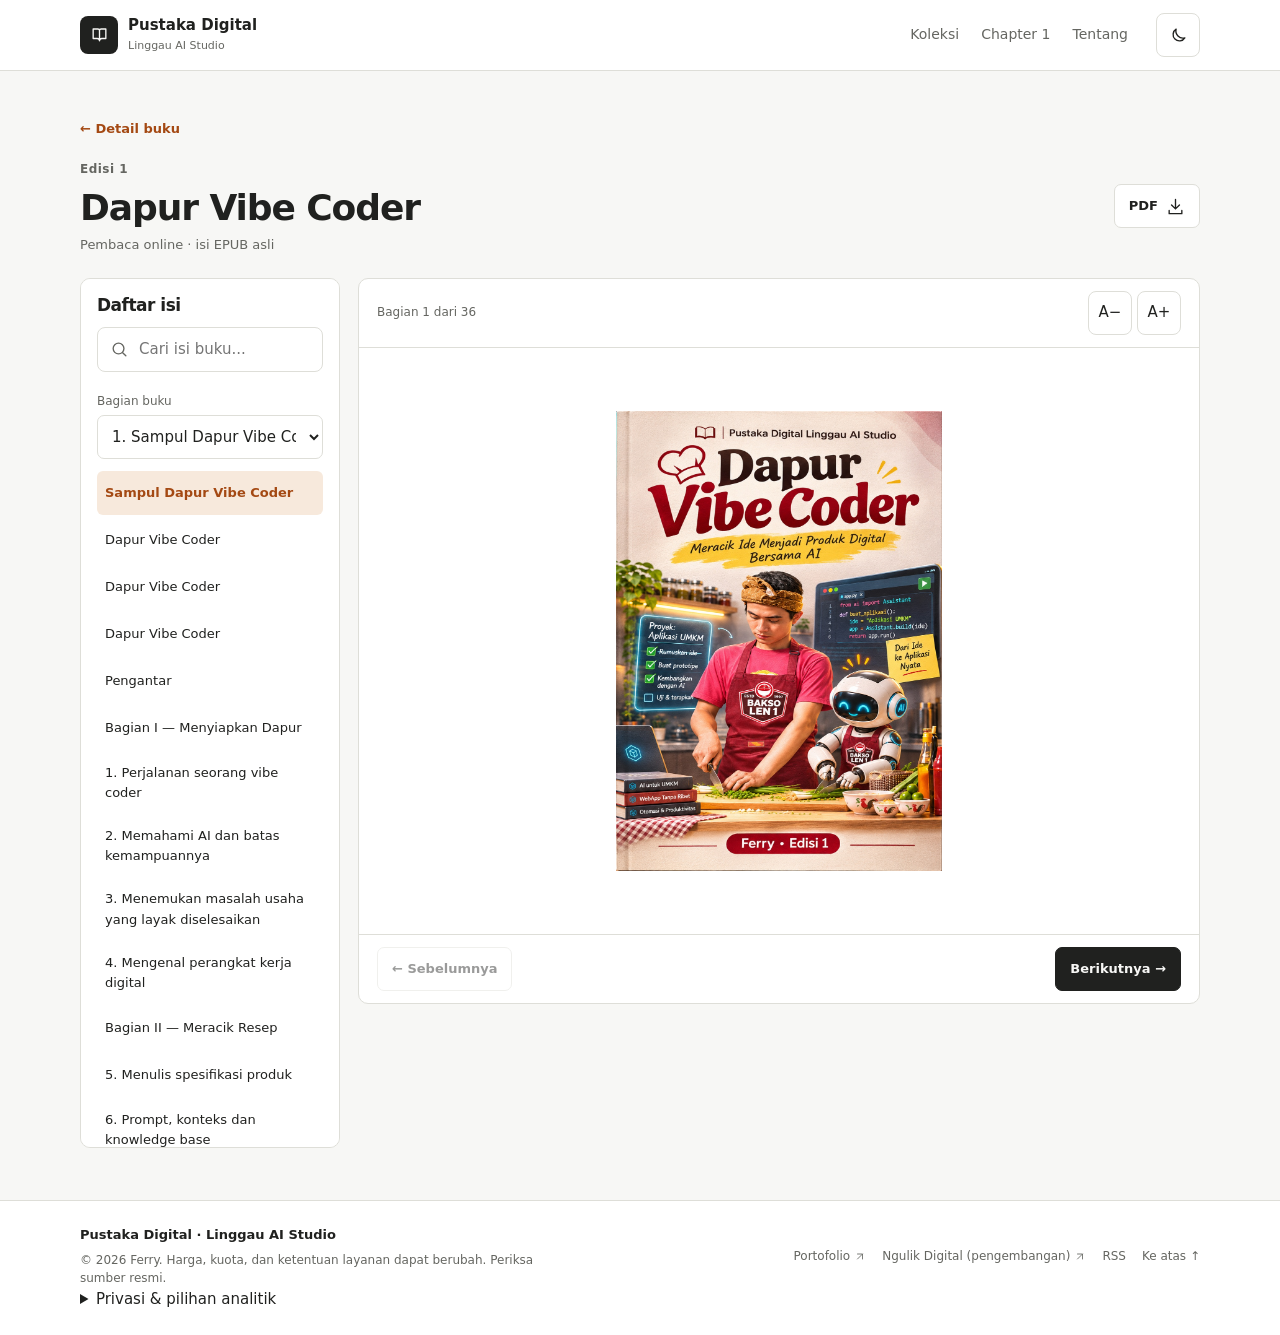
==== baca.html @ b364d1cb "Add consent-first GA4 pilot and regression tests" ====
<!doctype html><html lang="id"><head><meta charset="utf-8"><meta name="viewport" content="width=device-width, initial-scale=1"><meta name="theme-color" content="#F7F7F5"><meta name="description" content="Baca edisi pertama Dapur Vibe Coder langsung dari EPUB asli, tanpa login."><meta property="og:type" content="website"><meta property="og:title" content="Baca Dapur Vibe Coder | Pustaka Digital"><meta property="og:description" content="Baca edisi pertama Dapur Vibe Coder langsung dari EPUB asli, tanpa login."><meta property="og:image" content="https://cuan74468-ux.github.io/buku-pintar-vibe-coder/Dapur_Vibe_Coder_Mockup.jpg"><meta property="og:url" content="https://cuan74468-ux.github.io/buku-pintar-vibe-coder/baca.html"><meta name="color-scheme" content="light dark"><title>Baca Dapur Vibe Coder | Pustaka Digital</title><link rel="canonical" href="https://cuan74468-ux.github.io/buku-pintar-vibe-coder/baca.html"><link rel="alternate" type="application/rss+xml" title="Rilis eBook Linggau AI Studio" href="feed.xml"><link rel="icon" href="icon.svg" type="image/svg+xml"><link rel="stylesheet" href="css/site.css?v=20261127-dapur"><script defer src="js/analytics.js?v=20261127-ga4"></script><script defer src="js/site.js?v=20261127-dapur"></script><script defer src="js/reader.js?v=20261127-dapur"></script></head><body class="reader-page"><a class="skip-link" href="#main">Lewati navigasi</a><div class="scroll-track" aria-hidden="true"><span id="scrollProgress"></span></div><header class="site-header" id="atas"><div class="container header-inner"><a class="logo" href="./"><span class="logo-icon"><svg viewBox="0 0 24 24" fill="none" stroke="currentColor" stroke-width="1.7" stroke-linecap="round" stroke-linejoin="round" aria-hidden="true"><path d="M4 5h6a2 2 0 0 1 2 2v13a3 3 0 0 0-3-3H4zM20 5h-6a2 2 0 0 0-2 2v13a3 3 0 0 1 3-3h5z"/></svg></span><span><strong>Pustaka Digital</strong><small>Linggau AI Studio</small></span></a><nav class="main-nav" aria-label="Navigasi utama"><a  href="./">Koleksi</a><a href="./#chapter-1">Chapter 1</a><a href="./#tentang">Tentang</a></nav><button id="themeToggle" class="theme-toggle" type="button" aria-label="Gunakan tema gelap" aria-pressed="false"><span class="icon-moon"><svg viewBox="0 0 24 24" fill="none" stroke="currentColor" stroke-width="1.7" stroke-linecap="round" stroke-linejoin="round" aria-hidden="true"><path d="M20 15A9 9 0 0 1 9 4a8 8 0 1 0 11 11z"/></svg></span><span class="icon-sun"><svg viewBox="0 0 24 24" fill="none" stroke="currentColor" stroke-width="1.7" stroke-linecap="round" stroke-linejoin="round" aria-hidden="true"><circle cx="12" cy="12" r="4"/><path d="M12 2v2m0 16v2M2 12h2m16 0h2m-3-7-1 1M6 18l-1 1M5 5l1 1m12 12 1 1"/></svg></span></button></div></header><main class="container main" id="main"><a class="back-link" href="buku-pintar-vibe-coder-edisi-1.html">← Detail buku</a><div class="reader-heading"><div><span class="eyebrow">Edisi 1</span><h1>Dapur Vibe Coder</h1><p class="muted">Pembaca online · isi EPUB asli</p></div><a class="button secondary" href="https://github.com/cuan74468-ux/buku-pintar-vibe-coder/releases/download/dapur-vibe-coder/Dapur_Vibe_Coder.pdf" download>PDF <svg viewBox="0 0 24 24" fill="none" stroke="currentColor" stroke-width="1.7" stroke-linecap="round" stroke-linejoin="round" aria-hidden="true"><path d="M12 3v12m-5-5 5 5 5-5M4 17v4h16v-4"/></svg></a></div><div class="reader-layout"><aside class="reader-sidebar"><h2>Daftar isi</h2><label class="catalog-search"><svg viewBox="0 0 24 24" fill="none" stroke="currentColor" stroke-width="1.7" stroke-linecap="round" stroke-linejoin="round" aria-hidden="true"><circle cx="10.8" cy="10.8" r="6.8"/><path d="m16 16 4 4"/></svg><span class="visually-hidden">Cari isi buku</span><input type="search" id="readerSearch" placeholder="Cari isi buku..." disabled></label><div id="searchResults" aria-live="polite"></div><label class="select-label" for="chapterSelect">Bagian buku</label><select id="chapterSelect" disabled><option>Memuat buku…</option></select><nav id="readerToc" aria-label="Daftar isi buku"></nav></aside><section class="reading-panel" aria-label="Isi buku"><div class="reader-tools"><span id="readerPosition" role="status">Memuat buku…</span><div><button id="fontMinus" class="small-button" aria-label="Perkecil teks">A−</button><button id="fontPlus" class="small-button" aria-label="Perbesar teks">A+</button></div></div><article id="readerContent" class="reading-content" aria-busy="true"><p>Memuat isi EPUB asli. Jika pembaca tidak tersedia, <a href="Dapur_Vibe_Coder.pdf">buka PDF</a> atau <a href="https://github.com/cuan74468-ux/buku-pintar-vibe-coder/releases/download/dapur-vibe-coder/Dapur_Vibe_Coder.epub" download>unduh EPUB</a>.</p></article><div class="reader-pagination"><button id="prevChapter" class="button secondary" disabled>← Sebelumnya</button><button id="nextChapter" class="button primary" disabled>Berikutnya →</button></div></section></div></main><footer class="site-footer"><div class="container footer-inner"><div><strong>Pustaka Digital · Linggau AI Studio</strong><p>© 2026 Ferry. Harga, kuota, dan ketentuan layanan dapat berubah. Periksa sumber resmi.</p></div><nav aria-label="Tautan ekosistem"><a href="https://cuan74468-ux.github.io/">Portofolio <svg viewBox="0 0 24 24" fill="none" stroke="currentColor" stroke-width="1.7" stroke-linecap="round" stroke-linejoin="round" aria-hidden="true"><path d="M7 17 17 7M7 7h10v10"/></svg></a><a href="https://cuan74468-ux.github.io/ngulik-digital-member/">Ngulik Digital (pengembangan) <svg viewBox="0 0 24 24" fill="none" stroke="currentColor" stroke-width="1.7" stroke-linecap="round" stroke-linejoin="round" aria-hidden="true"><path d="M7 17 17 7M7 7h10v10"/></svg></a><a href="feed.xml">RSS</a><a href="#atas">Ke atas ↑</a></nav></div><details id="analyticsPreferences" class="container"><summary>Privasi &amp; pilihan analitik</summary><p>Analitik opsional melalui Google Analytics membantu memahami kunjungan dan penggunaan pustaka. Jika diizinkan, Google dapat menggunakan cookie dan informasi perangkat. Pilihan ini tidak memengaruhi akses buku gratis. <a href="https://policies.google.com/privacy" rel="noopener noreferrer" target="_blank">Kebijakan privasi Google</a>.</p><p id="analyticsStatus" aria-live="polite">Analitik tidak aktif.</p><button type="button" class="button secondary" id="analyticsAccept">Izinkan analitik</button> <button type="button" class="button secondary" id="analyticsReject">Tolak analitik</button></details></footer><noscript><div class="container"><a href="Dapur_Vibe_Coder.pdf">Baca PDF tanpa JavaScript</a></div></noscript></body></html>
---- css/site.css ----
/* Pustaka Digital v3 — neutral, compact, mobile-first, no decorative effects. */
:root{--paper:#F7F7F5;--surface:#fff;--ink:#20211F;--muted:#656661;--line:#deded8;--accent:#a44913;--accent-bg:#f7e9dc;--ui:system-ui,-apple-system,BlinkMacSystemFont,"Segoe UI",sans-serif;--read-size:18px;color-scheme:light}
:root[data-theme="dark"]{--paper:#181916;--surface:#22231f;--ink:#f2f1eb;--muted:#b7b8af;--line:#40413b;--accent:#ffb47e;--accent-bg:#392a20;color-scheme:dark}
*,*::before,*::after{box-sizing:border-box}html{scroll-padding-top:20px}body{margin:0;background:var(--paper);color:var(--ink);font:15px/1.55 var(--ui)}a{color:inherit;text-decoration:none}button,input,select{font:inherit;color:inherit}button,a,input,select{-webkit-tap-highlight-color:transparent}button{cursor:pointer}button:disabled{opacity:.45;cursor:not-allowed}a:focus-visible,button:focus-visible,input:focus-visible,select:focus-visible{outline:2px solid var(--accent);outline-offset:3px}img{max-width:100%;height:auto;display:block}svg{width:19px;height:19px;flex-shrink:0}h1,h2,h3,p{margin:0}h1,h2,h3{line-height:1.2;letter-spacing:-.03em}h1{font-size:clamp(28px,4vw,44px);font-weight:720}h2{font-size:23px;font-weight:700}h3{font-size:19px;font-weight:680}p{overflow-wrap:anywhere}.container{width:min(1120px,calc(100% - 48px));margin-inline:auto}.main{padding:36px 0 52px}.muted,.book-byline,.book-category{color:var(--muted);font-size:13px}.visually-hidden{position:absolute;width:1px;height:1px;overflow:hidden;clip-path:inset(50%);white-space:nowrap}[hidden]{display:none!important}.skip-link{position:absolute;left:12px;top:-100px;z-index:20;background:var(--ink);color:var(--paper);padding:12px}.skip-link:focus{top:10px}.scroll-track{position:fixed;top:0;left:0;width:100%;height:2px;z-index:30;pointer-events:none}.scroll-track span{display:block;height:100%;background:var(--accent);transform:scaleX(0);transform-origin:left}.site-header{background:var(--surface);border-bottom:1px solid var(--line)}.header-inner{display:grid;grid-template-columns:1fr auto auto;gap:28px;align-items:center;min-height:70px}.logo{display:flex;align-items:center;gap:10px;min-width:0}.logo-icon{display:grid;place-items:center;background:var(--ink);color:var(--paper);width:38px;height:38px;border-radius:8px;flex-shrink:0}.logo strong,.logo small{display:block}.logo strong{font-size:15px;line-height:1.2}.logo small{font-size:11px;color:var(--muted);margin-top:3px}.main-nav{display:flex;gap:22px;align-items:center}.main-nav a{font-size:14px;color:var(--muted);min-height:44px;display:flex;align-items:center;white-space:nowrap}.main-nav a[aria-current="page"]{color:var(--ink);font-weight:700}.theme-toggle,.small-button{background:var(--surface);border:1px solid var(--line);border-radius:8px;min-width:44px;min-height:44px;display:inline-grid;place-items:center}.theme-toggle span{display:grid;place-items:center}.theme-toggle .icon-sun{display:none}[data-theme="dark"] .theme-toggle .icon-sun{display:grid}[data-theme="dark"] .theme-toggle .icon-moon{display:none}.intro{padding:6px 0 25px;display:grid;gap:10px}.intro p,.section-heading p,.lead{color:var(--muted);max-width:68ch}.eyebrow{color:var(--muted);font-size:12px;font-weight:650;letter-spacing:.04em}.intro-meta{display:flex;align-items:center;flex-wrap:wrap;gap:8px 14px;font-size:12px;color:var(--muted);margin-top:5px}.tag,.book-cover-tag{display:inline-flex;align-items:center;background:var(--accent-bg);color:var(--accent);font-size:12px;font-weight:700;padding:5px 9px;border-radius:5px;white-space:nowrap}.section{margin-top:28px;border-top:1px solid var(--line);padding-top:25px;scroll-margin-top:12px}.section-heading{display:flex;align-items:flex-start;justify-content:space-between;gap:16px;margin-bottom:18px}.section-heading p{margin-top:6px}.section-heading .eyebrow{display:block;margin-bottom:6px}.section-heading>.muted{font-size:11px;font-weight:650;text-align:right}.catalog-toolbar{display:flex;align-items:center;gap:12px;margin-bottom:14px}.catalog-search{display:flex;align-items:center;gap:10px;border:1px solid var(--line);border-radius:8px;padding:0 12px;min-height:46px;background:var(--surface);color:var(--muted);max-width:460px;width:100%}.catalog-search input{width:100%;min-width:0;background:none;border:0;outline:0;padding:10px 0}.catalog-search:focus-within{border-color:var(--accent)}.catalog-search input:focus-visible{outline:0}.catalog-search-count,#catalogSearchCount{font-size:12px;color:var(--muted)}.books-grid{display:grid;gap:14px}.library-book{display:grid;grid-template-columns:150px minmax(0,1fr);gap:24px;padding:20px;background:var(--surface);border:1px solid var(--line);border-radius:12px;align-items:center}.library-cover{position:relative;display:block;min-width:0}.library-cover img{width:100%;aspect-ratio:3/4;object-fit:contain;background:var(--paper);border-radius:5px}.book-cover-tag{position:absolute;left:5px;bottom:5px;background:var(--surface);color:var(--ink);border:1px solid var(--line);font-size:10px}.library-book-content{min-width:0;display:grid;gap:8px}.library-book-content h3{font-size:clamp(20px,2.4vw,28px)}.library-book-content p{color:var(--muted);max-width:66ch}.book-links,.update-actions{display:flex;align-items:center;flex-wrap:wrap;gap:8px;margin-top:8px}.button,.book-links>a:not(.text-link){display:inline-flex;align-items:center;justify-content:center;gap:8px;min-height:44px;padding:9px 14px;border:1px solid var(--line);border-radius:7px;background:var(--surface);font-weight:650;font-size:13px;text-align:center;line-height:1.3}.button.primary,.book-links>a.primary,.book-links>a.book-details{background:var(--ink);color:var(--paper);border-color:var(--ink)}.button:hover,.resource:hover,.book-links>a:hover{border-color:var(--accent)}.text-link,.back-link{font-size:13px;font-weight:650;color:var(--accent);display:inline-flex;align-items:center;min-height:44px}.education-grid{display:grid;grid-template-columns:repeat(3,minmax(0,1fr));gap:12px}.resource{border:1px solid var(--line);border-radius:10px;background:var(--surface);padding:16px;display:grid;grid-template-columns:auto 1fr auto;align-items:start;gap:12px;min-height:108px}.resource-icon{display:grid;place-items:center;width:38px;height:38px;background:var(--accent-bg);color:var(--accent);border-radius:7px}.resource h3{font-size:15px;letter-spacing:-.01em;margin:2px 0 5px}.resource p{font-size:12px;color:var(--muted)}.resource>svg{width:15px;color:var(--muted)}.updates{display:flex;justify-content:space-between;gap:24px;align-items:flex-start}.updates p,.about p,.detail-content p{margin-top:10px;max-width:76ch}.updates h2{margin-bottom:4px}.updates .muted{font-size:12px}.site-footer{border-top:1px solid var(--line);background:var(--surface);padding:24px 0}.footer-inner{display:flex;justify-content:space-between;gap:24px;font-size:12px;color:var(--muted)}.footer-inner p{margin-top:6px;max-width:65ch}.footer-inner strong{color:var(--ink);font-size:13px}.footer-inner nav{display:flex;gap:4px 16px;flex-wrap:wrap;align-items:center;justify-content:flex-end}.footer-inner nav a{min-height:36px;display:inline-flex;align-items:center;gap:4px}.footer-inner nav svg{width:12px}.book-detail{display:grid;grid-template-columns:190px minmax(0,1fr);align-items:center;gap:32px;padding:22px 0}.detail-cover{width:100%;border-radius:6px;background:var(--surface);object-fit:contain}.book-detail h1{margin:10px 0}.book-detail .lead{font-size:17px;margin-bottom:10px}.book-detail .book-links{margin:16px 0}.subnav{display:flex;gap:16px;flex-wrap:wrap;border-top:1px solid var(--line);border-bottom:1px solid var(--line)}.subnav a{display:flex;align-items:center;min-height:46px;font-weight:650;font-size:13px;color:var(--muted)}.detail-content{max-width:820px}.chapters{padding-left:24px;line-height:1.6}.chapters li{padding:6px 0}.proof-grid{display:grid;grid-template-columns:repeat(3,minmax(0,1fr));gap:12px;margin-top:15px}.proof-grid>div{padding:14px;border:1px solid var(--line);background:var(--surface);border-radius:8px}.proof-grid p{font-size:13px;color:var(--muted);margin-top:5px}.reader-heading{display:flex;justify-content:space-between;align-items:center;gap:15px;margin:6px 0 22px}.reader-heading h1{font-size:clamp(26px,3vw,36px);margin:6px 0}.reader-layout{display:grid;grid-template-columns:minmax(0,260px) minmax(0,1fr);gap:18px;align-items:start}.reader-sidebar,.reading-panel{background:var(--surface);border:1px solid var(--line);border-radius:10px;min-width:0}.reader-sidebar{padding:16px;position:sticky;top:15px;max-height:calc(100vh - 30px);overflow:auto}.reader-sidebar h2{font-size:17px;margin-bottom:12px}.reader-sidebar .catalog-search{min-height:44px}.select-label{display:block;font-size:12px;margin-top:12px;color:var(--muted)}#chapterSelect{display:block;width:100%;background:var(--surface);border:1px solid var(--line);border-radius:7px;padding:10px;min-height:44px;margin-top:4px}#readerToc{display:grid;gap:3px;margin-top:12px}#readerToc button,#searchResults button{display:block;width:100%;text-align:left;background:transparent;border:0;border-radius:6px;padding:10px 8px;overflow-wrap:anywhere;font-size:13px;min-height:44px}#readerToc button[aria-current="true"]{background:var(--accent-bg);color:var(--accent);font-weight:650}#searchResults{margin-top:8px;max-height:280px;overflow:auto}#searchResults p{font-size:12px;color:var(--muted);padding:6px 0}#searchResults button{border-bottom:1px solid var(--line)}.reader-tools,.reader-pagination{display:flex;justify-content:space-between;align-items:center;gap:10px;padding:12px 18px;border-bottom:1px solid var(--line)}.reader-tools>div{display:flex;gap:5px}.reader-tools>span{font-size:12px;color:var(--muted)}.reader-pagination{border-top:1px solid var(--line);border-bottom:0;flex-wrap:wrap}.reading-content{padding:clamp(20px,4vw,54px);font-size:var(--read-size);line-height:1.8;overflow-wrap:anywhere;max-width:800px;margin:auto;min-height:320px}.reading-content h1,.reading-content h2,.reading-content h3,.reading-content h4,.reading-content h5,.reading-content h6{font-size:1.35em;margin:1.2em 0 .5em}.reading-content p{margin:.75em 0}.reading-content a{color:var(--accent);text-decoration:underline}.reading-content img{max-height:460px;margin:12px auto;object-fit:contain}.reading-content pre{white-space:pre-wrap;overflow-wrap:anywhere;background:var(--paper);padding:10px;border:1px solid var(--line);border-radius:6px;font-size:.85em}.reading-content code{font-size:.9em;overflow-wrap:anywhere}.reading-content table{border-collapse:collapse;width:100%;font-size:.83em;table-layout:fixed}.reading-content td,.reading-content th{border:1px solid var(--line);padding:7px;vertical-align:top;overflow-wrap:anywhere}.reading-content ul,.reading-content ol{padding-left:24px}.reading-content blockquote{margin:1em 0;padding-left:14px;border-left:3px solid var(--line)}.catalog-empty,#catalogError{padding:14px;color:var(--muted)}
@media(max-width:800px){.education-grid{grid-template-columns:1fr}.resource{min-height:76px}.reader-layout{grid-template-columns:1fr}.reader-sidebar{position:static;max-height:none}#readerToc{display:none}.proof-grid{grid-template-columns:1fr}.footer-inner,.updates{flex-direction:column;gap:12px}.footer-inner nav{justify-content:flex-start}}
@media(max-width:520px){.container{width:calc(100% - 32px)}.header-inner{grid-template-columns:1fr auto;gap:0 10px;padding-top:10px;min-height:0}.main-nav{grid-column:1/-1;grid-row:2;gap:22px;justify-content:flex-start}.theme-toggle{grid-column:2;grid-row:1}.main{padding-top:24px}.intro{padding-bottom:14px}.section{margin-top:21px;padding-top:20px}.section-heading{gap:8px}.section-heading>.muted{max-width:92px}.library-book{grid-template-columns:92px minmax(0,1fr);gap:12px;padding:12px;align-items:start}.library-book-content{display:contents}.library-cover{grid-column:1;grid-row:1/4}.book-category{grid-column:2;font-size:11px}.library-book-content h3{grid-column:2;font-size:20px}.library-book-content p{grid-column:2;font-size:13px}.book-byline{grid-column:1/-1;font-size:12px}.book-links{grid-column:1/-1;margin-top:3px}.book-links>a{flex:1 1 auto}.book-detail{grid-template-columns:100px minmax(0,1fr);gap:12px;align-items:start}.book-detail h1{font-size:24px}.book-detail .lead{font-size:14px}.book-detail .muted{font-size:12px}.book-detail>div{display:contents}.book-detail .tag,.book-detail h1,.book-detail .lead{grid-column:2}.detail-cover{grid-row:1/4}.book-detail .muted,.book-detail .book-links{grid-column:1/-1}.reader-heading{align-items:flex-start}.reader-heading h1{font-size:23px}.reader-heading .button{padding:9px}.reading-content{padding:18px}.reader-tools,.reader-pagination{padding:10px}.reader-pagination .button{flex:1}.resource{padding:13px}.subnav{gap:12px}.catalog-toolbar{flex-wrap:wrap}}
@media(prefers-reduced-motion:reduce){*,*::before,*::after{scroll-behavior:auto!important;animation:none!important;transition:none!important}}
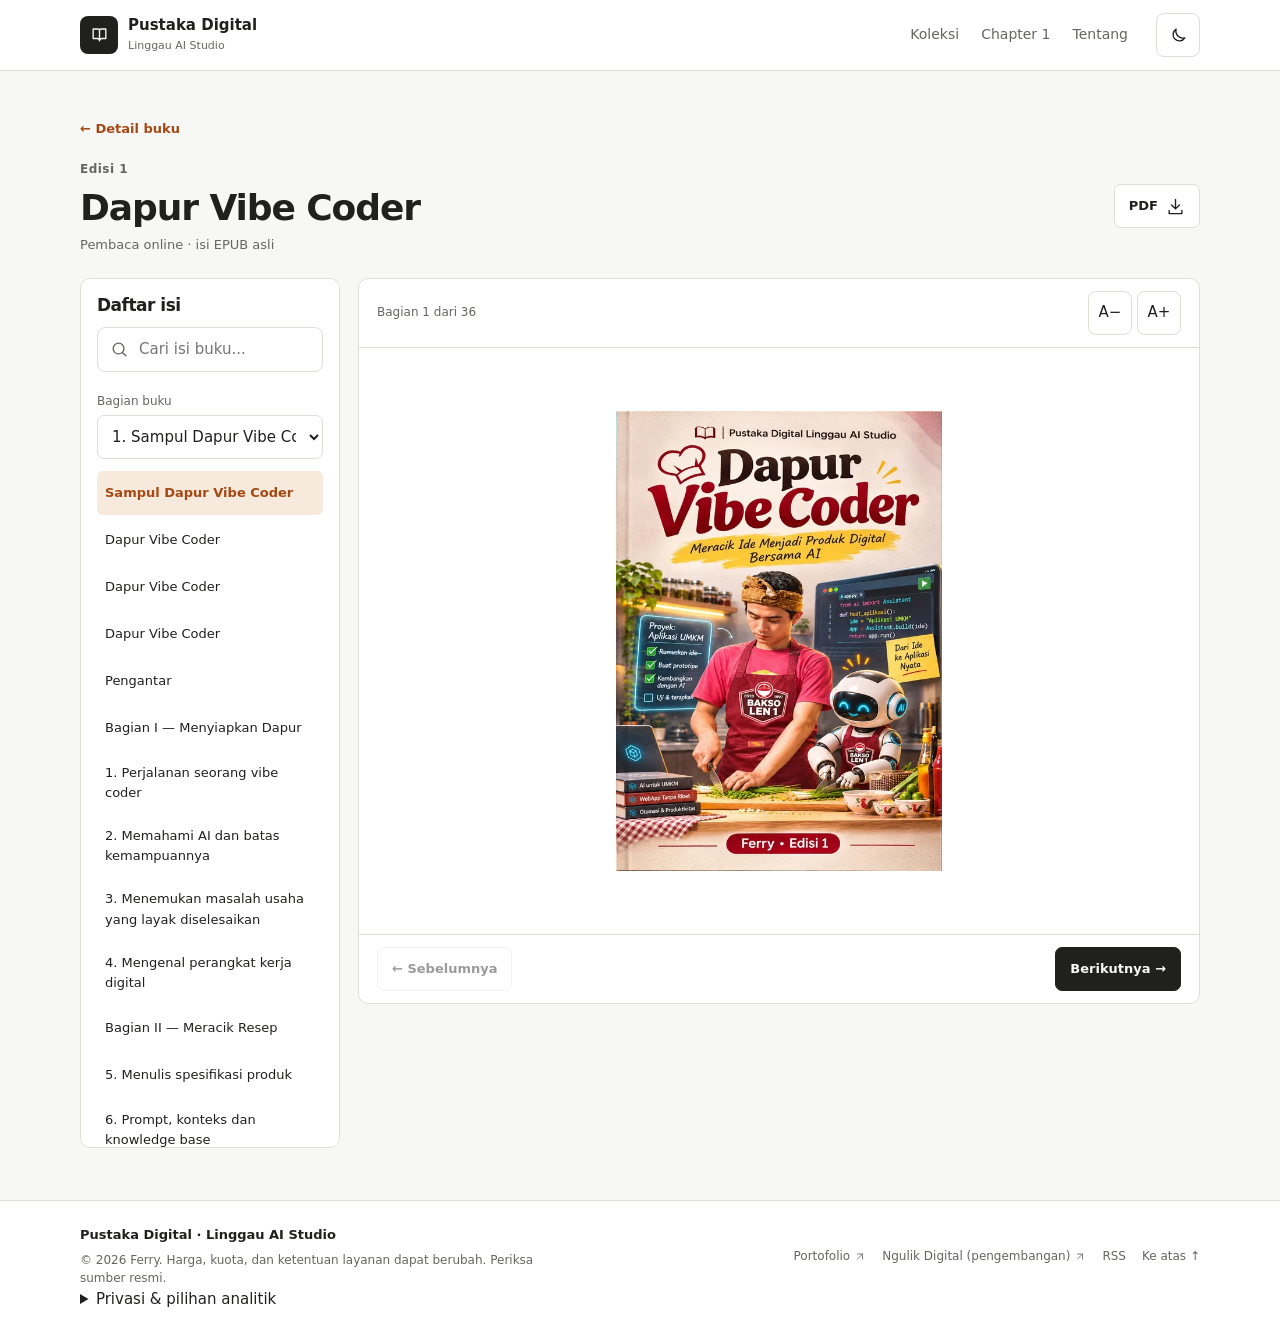
==== commit 1ca3df33: "Serve verified lightweight web images and reader archive; retain original ebook files" ====
--- a/baca.html
+++ b/baca.html
@@ -1 +1 @@
-<!doctype html><html lang="id"><head><meta charset="utf-8"><meta name="viewport" content="width=device-width, initial-scale=1"><meta name="theme-color" content="#F7F7F5"><meta name="description" content="Baca edisi pertama Dapur Vibe Coder langsung dari EPUB asli, tanpa login."><meta property="og:type" content="website"><meta property="og:title" content="Baca Dapur Vibe Coder | Pustaka Digital"><meta property="og:description" content="Baca edisi pertama Dapur Vibe Coder langsung dari EPUB asli, tanpa login."><meta property="og:image" content="https://cuan74468-ux.github.io/buku-pintar-vibe-coder/Dapur_Vibe_Coder_Mockup.jpg"><meta property="og:url" content="https://cuan74468-ux.github.io/buku-pintar-vibe-coder/baca.html"><meta name="color-scheme" content="light dark"><title>Baca Dapur Vibe Coder | Pustaka Digital</title><link rel="canonical" href="https://cuan74468-ux.github.io/buku-pintar-vibe-coder/baca.html"><link rel="alternate" type="application/rss+xml" title="Rilis eBook Linggau AI Studio" href="feed.xml"><link rel="icon" href="icon.svg" type="image/svg+xml"><link rel="stylesheet" href="css/site.css?v=20261127-dapur"><script defer src="js/analytics.js?v=20261127-ga4"></script><script defer src="js/site.js?v=20261127-dapur"></script><script defer src="js/reader.js?v=20261127-dapur"></script></head><body class="reader-page"><a class="skip-link" href="#main">Lewati navigasi</a><div class="scroll-track" aria-hidden="true"><span id="scrollProgress"></span></div><header class="site-header" id="atas"><div class="container header-inner"><a class="logo" href="./"><span class="logo-icon"><svg viewBox="0 0 24 24" fill="none" stroke="currentColor" stroke-width="1.7" stroke-linecap="round" stroke-linejoin="round" aria-hidden="true"><path d="M4 5h6a2 2 0 0 1 2 2v13a3 3 0 0 0-3-3H4zM20 5h-6a2 2 0 0 0-2 2v13a3 3 0 0 1 3-3h5z"/></svg></span><span><strong>Pustaka Digital</strong><small>Linggau AI Studio</small></span></a><nav class="main-nav" aria-label="Navigasi utama"><a  href="./">Koleksi</a><a href="./#chapter-1">Chapter 1</a><a href="./#tentang">Tentang</a></nav><button id="themeToggle" class="theme-toggle" type="button" aria-label="Gunakan tema gelap" aria-pressed="false"><span class="icon-moon"><svg viewBox="0 0 24 24" fill="none" stroke="currentColor" stroke-width="1.7" stroke-linecap="round" stroke-linejoin="round" aria-hidden="true"><path d="M20 15A9 9 0 0 1 9 4a8 8 0 1 0 11 11z"/></svg></span><span class="icon-sun"><svg viewBox="0 0 24 24" fill="none" stroke="currentColor" stroke-width="1.7" stroke-linecap="round" stroke-linejoin="round" aria-hidden="true"><circle cx="12" cy="12" r="4"/><path d="M12 2v2m0 16v2M2 12h2m16 0h2m-3-7-1 1M6 18l-1 1M5 5l1 1m12 12 1 1"/></svg></span></button></div></header><main class="container main" id="main"><a class="back-link" href="buku-pintar-vibe-coder-edisi-1.html">← Detail buku</a><div class="reader-heading"><div><span class="eyebrow">Edisi 1</span><h1>Dapur Vibe Coder</h1><p class="muted">Pembaca online · isi EPUB asli</p></div><a class="button secondary" href="https://github.com/cuan74468-ux/buku-pintar-vibe-coder/releases/download/dapur-vibe-coder/Dapur_Vibe_Coder.pdf" download>PDF <svg viewBox="0 0 24 24" fill="none" stroke="currentColor" stroke-width="1.7" stroke-linecap="round" stroke-linejoin="round" aria-hidden="true"><path d="M12 3v12m-5-5 5 5 5-5M4 17v4h16v-4"/></svg></a></div><div class="reader-layout"><aside class="reader-sidebar"><h2>Daftar isi</h2><label class="catalog-search"><svg viewBox="0 0 24 24" fill="none" stroke="currentColor" stroke-width="1.7" stroke-linecap="round" stroke-linejoin="round" aria-hidden="true"><circle cx="10.8" cy="10.8" r="6.8"/><path d="m16 16 4 4"/></svg><span class="visually-hidden">Cari isi buku</span><input type="search" id="readerSearch" placeholder="Cari isi buku..." disabled></label><div id="searchResults" aria-live="polite"></div><label class="select-label" for="chapterSelect">Bagian buku</label><select id="chapterSelect" disabled><option>Memuat buku…</option></select><nav id="readerToc" aria-label="Daftar isi buku"></nav></aside><section class="reading-panel" aria-label="Isi buku"><div class="reader-tools"><span id="readerPosition" role="status">Memuat buku…</span><div><button id="fontMinus" class="small-button" aria-label="Perkecil teks">A−</button><button id="fontPlus" class="small-button" aria-label="Perbesar teks">A+</button></div></div><article id="readerContent" class="reading-content" aria-busy="true"><p>Memuat isi EPUB asli. Jika pembaca tidak tersedia, <a href="Dapur_Vibe_Coder.pdf">buka PDF</a> atau <a href="https://github.com/cuan74468-ux/buku-pintar-vibe-coder/releases/download/dapur-vibe-coder/Dapur_Vibe_Coder.epub" download>unduh EPUB</a>.</p></article><div class="reader-pagination"><button id="prevChapter" class="button secondary" disabled>← Sebelumnya</button><button id="nextChapter" class="button primary" disabled>Berikutnya →</button></div></section></div></main><footer class="site-footer"><div class="container footer-inner"><div><strong>Pustaka Digital · Linggau AI Studio</strong><p>© 2026 Ferry. Harga, kuota, dan ketentuan layanan dapat berubah. Periksa sumber resmi.</p></div><nav aria-label="Tautan ekosistem"><a href="https://cuan74468-ux.github.io/">Portofolio <svg viewBox="0 0 24 24" fill="none" stroke="currentColor" stroke-width="1.7" stroke-linecap="round" stroke-linejoin="round" aria-hidden="true"><path d="M7 17 17 7M7 7h10v10"/></svg></a><a href="https://cuan74468-ux.github.io/ngulik-digital-member/">Ngulik Digital (pengembangan) <svg viewBox="0 0 24 24" fill="none" stroke="currentColor" stroke-width="1.7" stroke-linecap="round" stroke-linejoin="round" aria-hidden="true"><path d="M7 17 17 7M7 7h10v10"/></svg></a><a href="feed.xml">RSS</a><a href="#atas">Ke atas ↑</a></nav></div><details id="analyticsPreferences" class="container"><summary>Privasi &amp; pilihan analitik</summary><p>Analitik opsional melalui Google Analytics membantu memahami kunjungan dan penggunaan pustaka. Jika diizinkan, Google dapat menggunakan cookie dan informasi perangkat. Pilihan ini tidak memengaruhi akses buku gratis. <a href="https://policies.google.com/privacy" rel="noopener noreferrer" target="_blank">Kebijakan privasi Google</a>.</p><p id="analyticsStatus" aria-live="polite">Analitik tidak aktif.</p><button type="button" class="button secondary" id="analyticsAccept">Izinkan analitik</button> <button type="button" class="button secondary" id="analyticsReject">Tolak analitik</button></details></footer><noscript><div class="container"><a href="Dapur_Vibe_Coder.pdf">Baca PDF tanpa JavaScript</a></div></noscript></body></html>+<!doctype html><html lang="id"><head><meta charset="utf-8"><meta name="referrer" content="strict-origin"><meta name="viewport" content="width=device-width, initial-scale=1"><meta name="theme-color" content="#F7F7F5"><meta name="description" content="Baca Dapur Vibe Coder langsung di browser. Jelajahi 36 bagian tentang belajar membangun aplikasi dengan AI, GitHub, API, database, dan keamanan."><meta property="og:type" content="website"><meta property="og:title" content="Baca Dapur Vibe Coder Online | Gratis"><meta property="og:description" content="Baca Dapur Vibe Coder langsung di browser. Jelajahi 36 bagian tentang belajar membangun aplikasi dengan AI, GitHub, API, database, dan keamanan."><meta property="og:image" content="https://cuan74468-ux.github.io/buku-pintar-vibe-coder/Dapur_Vibe_Coder_Mockup.jpg"><meta property="og:url" content="https://cuan74468-ux.github.io/buku-pintar-vibe-coder/baca.html"><meta name="color-scheme" content="light dark"><title>Baca Dapur Vibe Coder Online | Gratis</title><link rel="canonical" href="https://cuan74468-ux.github.io/buku-pintar-vibe-coder/baca.html"><link rel="alternate" type="application/rss+xml" title="Rilis eBook Linggau AI Studio" href="feed.xml"><link rel="icon" href="icon.svg" type="image/svg+xml"><link rel="stylesheet" href="css/site.css?v=20261128-seo"><script defer src="js/analytics.js?v=20261128-privacy"></script><script defer src="js/site.js?v=20261127-dapur"></script><script defer src="js/reader.js?v=20261128-web"></script><meta property="og:locale" content="id_ID"><meta property="og:site_name" content="Pustaka Digital Linggau AI Studio"><meta property="og:image:alt" content="Sampul Dapur Vibe Coder Edisi 1"><meta name="twitter:card" content="summary_large_image"><meta name="twitter:title" content="Baca Dapur Vibe Coder Online | Gratis"><meta name="twitter:description" content="Baca Dapur Vibe Coder langsung di browser. Jelajahi 36 bagian tentang belajar membangun aplikasi dengan AI, GitHub, API, database, dan keamanan."><meta name="twitter:image" content="https://cuan74468-ux.github.io/buku-pintar-vibe-coder/Dapur_Vibe_Coder_Mockup.jpg"><meta name="twitter:image:alt" content="Sampul Dapur Vibe Coder Edisi 1"></head><body class="reader-page"><a class="skip-link" href="#main">Lewati navigasi</a><div class="scroll-track" aria-hidden="true"><span id="scrollProgress"></span></div><header class="site-header" id="atas"><div class="container header-inner"><a class="logo" href="./"><span class="logo-icon"><svg viewBox="0 0 24 24" fill="none" stroke="currentColor" stroke-width="1.7" stroke-linecap="round" stroke-linejoin="round" aria-hidden="true"><path d="M4 5h6a2 2 0 0 1 2 2v13a3 3 0 0 0-3-3H4zM20 5h-6a2 2 0 0 0-2 2v13a3 3 0 0 1 3-3h5z"/></svg></span><span><strong>Pustaka Digital</strong><small>Linggau AI Studio</small></span></a><nav class="main-nav" aria-label="Navigasi utama"><a  href="./">Koleksi</a><a href="./#chapter-1">Chapter 1</a><a href="./#tentang">Tentang</a></nav><button id="themeToggle" class="theme-toggle" type="button" aria-label="Gunakan tema gelap" aria-pressed="false"><span class="icon-moon"><svg viewBox="0 0 24 24" fill="none" stroke="currentColor" stroke-width="1.7" stroke-linecap="round" stroke-linejoin="round" aria-hidden="true"><path d="M20 15A9 9 0 0 1 9 4a8 8 0 1 0 11 11z"/></svg></span><span class="icon-sun"><svg viewBox="0 0 24 24" fill="none" stroke="currentColor" stroke-width="1.7" stroke-linecap="round" stroke-linejoin="round" aria-hidden="true"><circle cx="12" cy="12" r="4"/><path d="M12 2v2m0 16v2M2 12h2m16 0h2m-3-7-1 1M6 18l-1 1M5 5l1 1m12 12 1 1"/></svg></span></button></div></header><main class="container main" id="main"><a class="back-link" href="buku-pintar-vibe-coder-edisi-1.html">← Detail buku</a><div class="reader-heading"><div><span class="eyebrow">Edisi 1</span><h1>Dapur Vibe Coder</h1><p class="muted">Pembaca online · isi EPUB asli</p></div><a class="button secondary" href="https://github.com/cuan74468-ux/buku-pintar-vibe-coder/releases/download/dapur-vibe-coder/Dapur_Vibe_Coder.pdf" download>PDF <svg viewBox="0 0 24 24" fill="none" stroke="currentColor" stroke-width="1.7" stroke-linecap="round" stroke-linejoin="round" aria-hidden="true"><path d="M12 3v12m-5-5 5 5 5-5M4 17v4h16v-4"/></svg></a></div><div class="reader-layout"><aside class="reader-sidebar"><h2>Daftar isi</h2><label class="catalog-search"><svg viewBox="0 0 24 24" fill="none" stroke="currentColor" stroke-width="1.7" stroke-linecap="round" stroke-linejoin="round" aria-hidden="true"><circle cx="10.8" cy="10.8" r="6.8"/><path d="m16 16 4 4"/></svg><span class="visually-hidden">Cari isi buku</span><input type="search" id="readerSearch" placeholder="Cari isi buku..." disabled></label><div id="searchResults" aria-live="polite"></div><label class="select-label" for="chapterSelect">Bagian buku</label><select id="chapterSelect" disabled><option>Memuat buku…</option></select><nav id="readerToc" aria-label="Daftar isi buku"></nav></aside><section class="reading-panel" aria-label="Isi buku"><div class="reader-tools"><span id="readerPosition" role="status">Memuat buku…</span><div><button id="fontMinus" class="small-button" aria-label="A− Perkecil teks">A−</button><button id="fontPlus" class="small-button" aria-label="A+ Perbesar teks">A+</button></div></div><article id="readerContent" class="reading-content" aria-busy="true"><p>Memuat isi EPUB asli. Jika pembaca tidak tersedia, <a href="Dapur_Vibe_Coder.pdf">buka PDF</a> atau <a href="https://github.com/cuan74468-ux/buku-pintar-vibe-coder/releases/download/dapur-vibe-coder/Dapur_Vibe_Coder.epub" download>unduh EPUB</a>.</p></article><div class="reader-pagination"><button id="prevChapter" class="button secondary" disabled>← Sebelumnya</button><button id="nextChapter" class="button primary" disabled>Berikutnya →</button></div></section></div></main><footer class="site-footer"><div class="container footer-inner"><div><strong>Pustaka Digital · Linggau AI Studio</strong><p>© 2026 Ferry. Harga, kuota, dan ketentuan layanan dapat berubah. Periksa sumber resmi.</p></div><nav aria-label="Tautan ekosistem"><a href="https://cuan74468-ux.github.io/">Portofolio <svg viewBox="0 0 24 24" fill="none" stroke="currentColor" stroke-width="1.7" stroke-linecap="round" stroke-linejoin="round" aria-hidden="true"><path d="M7 17 17 7M7 7h10v10"/></svg></a><a href="https://cuan74468-ux.github.io/ngulik-digital-member/">Ngulik Digital (pengembangan) <svg viewBox="0 0 24 24" fill="none" stroke="currentColor" stroke-width="1.7" stroke-linecap="round" stroke-linejoin="round" aria-hidden="true"><path d="M7 17 17 7M7 7h10v10"/></svg></a><a href="feed.xml">RSS</a><a href="#atas">Ke atas ↑</a></nav></div><details id="analyticsPreferences" class="container"><summary>Privasi &amp; pilihan analitik</summary><p>Analitik opsional melalui Google Analytics membantu memahami kunjungan dan penggunaan pustaka. Jika diizinkan, Google dapat menggunakan cookie dan informasi perangkat. Pilihan ini tidak memengaruhi akses buku gratis. <a href="https://policies.google.com/privacy" rel="noopener noreferrer" target="_blank">Kebijakan privasi Google</a>.</p><p id="analyticsStatus" aria-live="polite">Analitik tidak aktif.</p><button type="button" class="button secondary" id="analyticsAccept">Izinkan analitik</button> <button type="button" class="button secondary" id="analyticsReject">Tolak analitik</button></details></footer><noscript><div class="container"><a href="Dapur_Vibe_Coder.pdf">Baca PDF tanpa JavaScript</a></div></noscript></body></html>
--- a/css/site.css
+++ b/css/site.css
@@ -5,3 +5,5 @@
 @media(max-width:800px){.education-grid{grid-template-columns:1fr}.resource{min-height:76px}.reader-layout{grid-template-columns:1fr}.reader-sidebar{position:static;max-height:none}#readerToc{display:none}.proof-grid{grid-template-columns:1fr}.footer-inner,.updates{flex-direction:column;gap:12px}.footer-inner nav{justify-content:flex-start}}
 @media(max-width:520px){.container{width:calc(100% - 32px)}.header-inner{grid-template-columns:1fr auto;gap:0 10px;padding-top:10px;min-height:0}.main-nav{grid-column:1/-1;grid-row:2;gap:22px;justify-content:flex-start}.theme-toggle{grid-column:2;grid-row:1}.main{padding-top:24px}.intro{padding-bottom:14px}.section{margin-top:21px;padding-top:20px}.section-heading{gap:8px}.section-heading>.muted{max-width:92px}.library-book{grid-template-columns:92px minmax(0,1fr);gap:12px;padding:12px;align-items:start}.library-book-content{display:contents}.library-cover{grid-column:1;grid-row:1/4}.book-category{grid-column:2;font-size:11px}.library-book-content h3{grid-column:2;font-size:20px}.library-book-content p{grid-column:2;font-size:13px}.book-byline{grid-column:1/-1;font-size:12px}.book-links{grid-column:1/-1;margin-top:3px}.book-links>a{flex:1 1 auto}.book-detail{grid-template-columns:100px minmax(0,1fr);gap:12px;align-items:start}.book-detail h1{font-size:24px}.book-detail .lead{font-size:14px}.book-detail .muted{font-size:12px}.book-detail>div{display:contents}.book-detail .tag,.book-detail h1,.book-detail .lead{grid-column:2}.detail-cover{grid-row:1/4}.book-detail .muted,.book-detail .book-links{grid-column:1/-1}.reader-heading{align-items:flex-start}.reader-heading h1{font-size:23px}.reader-heading .button{padding:9px}.reading-content{padding:18px}.reader-tools,.reader-pagination{padding:10px}.reader-pagination .button{flex:1}.resource{padding:13px}.subnav{gap:12px}.catalog-toolbar{flex-wrap:wrap}}
 @media(prefers-reduced-motion:reduce){*,*::before,*::after{scroll-behavior:auto!important;animation:none!important;transition:none!important}}
+
+.faq-item{border-bottom:1px solid var(--line);padding:12px 0}.faq-item summary{font-weight:650;cursor:pointer;padding:6px 0}.faq-item p{margin:8px 0 4px;color:var(--muted)}
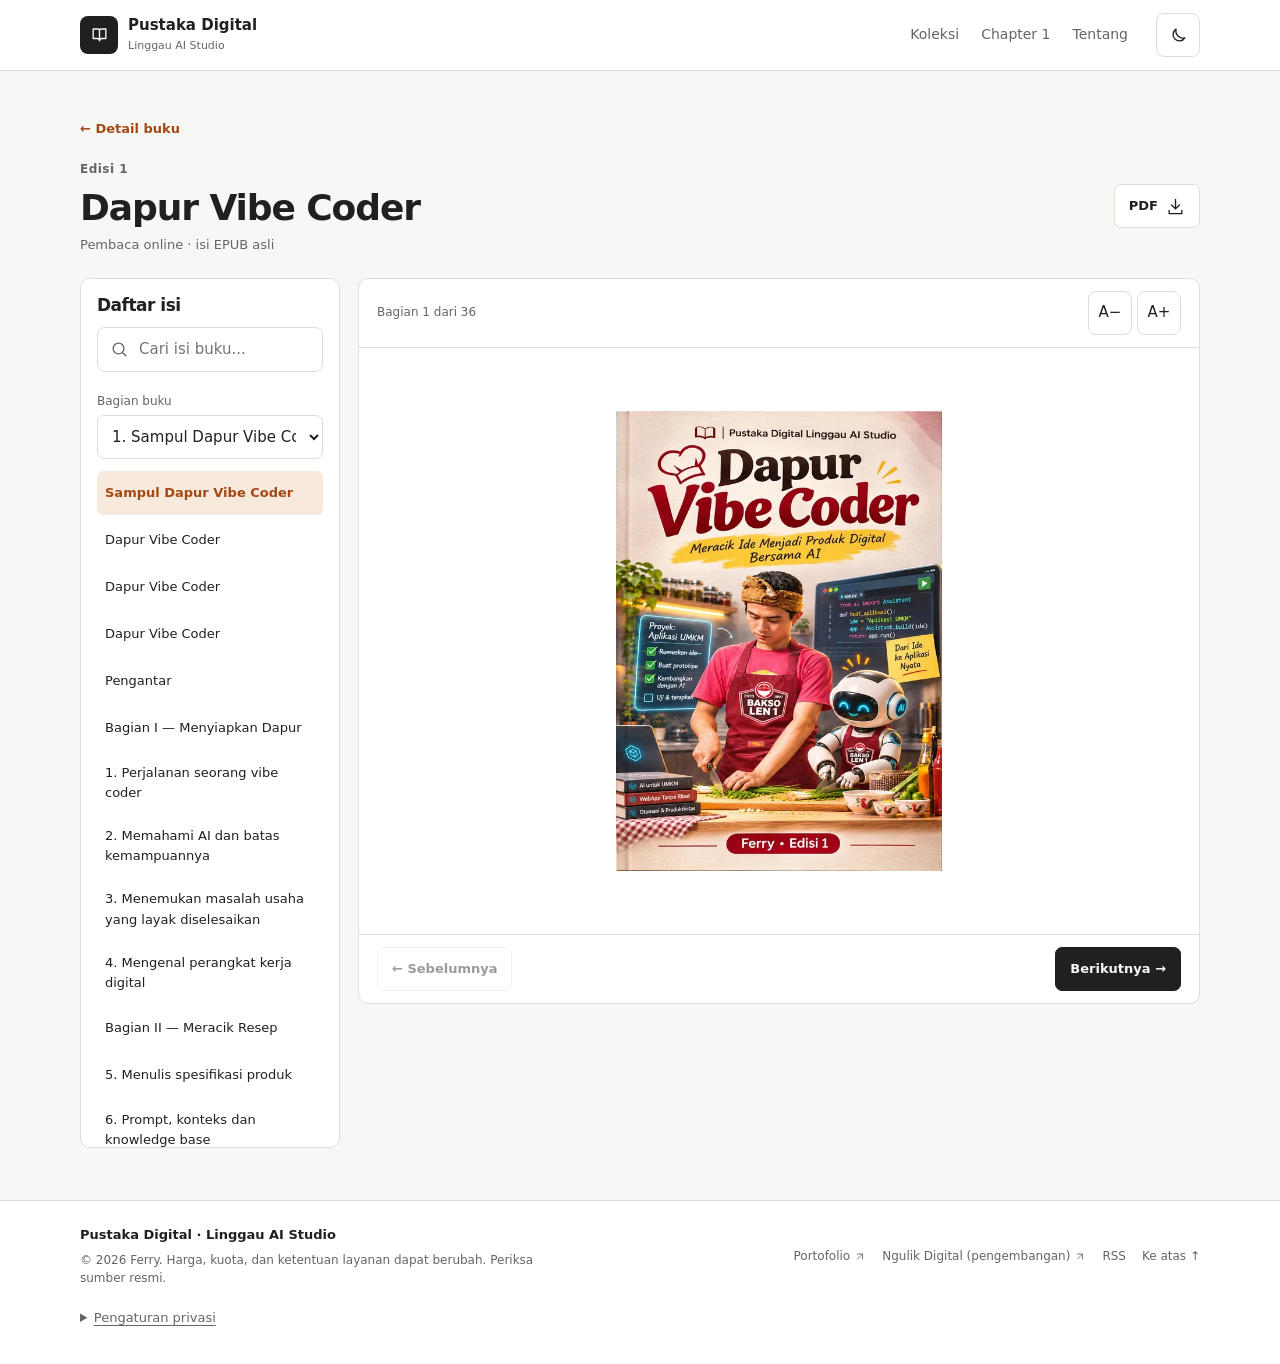
==== commit 033d7e4d: "Simplify privacy preferences in footer" ====
--- a/baca.html
+++ b/baca.html
@@ -1 +1 @@
-<!doctype html><html lang="id"><head><meta charset="utf-8"><meta name="referrer" content="strict-origin"><meta name="viewport" content="width=device-width, initial-scale=1"><meta name="theme-color" content="#F7F7F5"><meta name="description" content="Baca Dapur Vibe Coder langsung di browser. Jelajahi 36 bagian tentang belajar membangun aplikasi dengan AI, GitHub, API, database, dan keamanan."><meta property="og:type" content="website"><meta property="og:title" content="Baca Dapur Vibe Coder Online | Gratis"><meta property="og:description" content="Baca Dapur Vibe Coder langsung di browser. Jelajahi 36 bagian tentang belajar membangun aplikasi dengan AI, GitHub, API, database, dan keamanan."><meta property="og:image" content="https://cuan74468-ux.github.io/buku-pintar-vibe-coder/Dapur_Vibe_Coder_Mockup.jpg"><meta property="og:url" content="https://cuan74468-ux.github.io/buku-pintar-vibe-coder/baca.html"><meta name="color-scheme" content="light dark"><title>Baca Dapur Vibe Coder Online | Gratis</title><link rel="canonical" href="https://cuan74468-ux.github.io/buku-pintar-vibe-coder/baca.html"><link rel="alternate" type="application/rss+xml" title="Rilis eBook Linggau AI Studio" href="feed.xml"><link rel="icon" href="icon.svg" type="image/svg+xml"><link rel="stylesheet" href="css/site.css?v=20261128-seo"><script defer src="js/analytics.js?v=20261128-privacy"></script><script defer src="js/site.js?v=20261127-dapur"></script><script defer src="js/reader.js?v=20261128-web"></script><meta property="og:locale" content="id_ID"><meta property="og:site_name" content="Pustaka Digital Linggau AI Studio"><meta property="og:image:alt" content="Sampul Dapur Vibe Coder Edisi 1"><meta name="twitter:card" content="summary_large_image"><meta name="twitter:title" content="Baca Dapur Vibe Coder Online | Gratis"><meta name="twitter:description" content="Baca Dapur Vibe Coder langsung di browser. Jelajahi 36 bagian tentang belajar membangun aplikasi dengan AI, GitHub, API, database, dan keamanan."><meta name="twitter:image" content="https://cuan74468-ux.github.io/buku-pintar-vibe-coder/Dapur_Vibe_Coder_Mockup.jpg"><meta name="twitter:image:alt" content="Sampul Dapur Vibe Coder Edisi 1"></head><body class="reader-page"><a class="skip-link" href="#main">Lewati navigasi</a><div class="scroll-track" aria-hidden="true"><span id="scrollProgress"></span></div><header class="site-header" id="atas"><div class="container header-inner"><a class="logo" href="./"><span class="logo-icon"><svg viewBox="0 0 24 24" fill="none" stroke="currentColor" stroke-width="1.7" stroke-linecap="round" stroke-linejoin="round" aria-hidden="true"><path d="M4 5h6a2 2 0 0 1 2 2v13a3 3 0 0 0-3-3H4zM20 5h-6a2 2 0 0 0-2 2v13a3 3 0 0 1 3-3h5z"/></svg></span><span><strong>Pustaka Digital</strong><small>Linggau AI Studio</small></span></a><nav class="main-nav" aria-label="Navigasi utama"><a  href="./">Koleksi</a><a href="./#chapter-1">Chapter 1</a><a href="./#tentang">Tentang</a></nav><button id="themeToggle" class="theme-toggle" type="button" aria-label="Gunakan tema gelap" aria-pressed="false"><span class="icon-moon"><svg viewBox="0 0 24 24" fill="none" stroke="currentColor" stroke-width="1.7" stroke-linecap="round" stroke-linejoin="round" aria-hidden="true"><path d="M20 15A9 9 0 0 1 9 4a8 8 0 1 0 11 11z"/></svg></span><span class="icon-sun"><svg viewBox="0 0 24 24" fill="none" stroke="currentColor" stroke-width="1.7" stroke-linecap="round" stroke-linejoin="round" aria-hidden="true"><circle cx="12" cy="12" r="4"/><path d="M12 2v2m0 16v2M2 12h2m16 0h2m-3-7-1 1M6 18l-1 1M5 5l1 1m12 12 1 1"/></svg></span></button></div></header><main class="container main" id="main"><a class="back-link" href="buku-pintar-vibe-coder-edisi-1.html">← Detail buku</a><div class="reader-heading"><div><span class="eyebrow">Edisi 1</span><h1>Dapur Vibe Coder</h1><p class="muted">Pembaca online · isi EPUB asli</p></div><a class="button secondary" href="https://github.com/cuan74468-ux/buku-pintar-vibe-coder/releases/download/dapur-vibe-coder/Dapur_Vibe_Coder.pdf" download>PDF <svg viewBox="0 0 24 24" fill="none" stroke="currentColor" stroke-width="1.7" stroke-linecap="round" stroke-linejoin="round" aria-hidden="true"><path d="M12 3v12m-5-5 5 5 5-5M4 17v4h16v-4"/></svg></a></div><div class="reader-layout"><aside class="reader-sidebar"><h2>Daftar isi</h2><label class="catalog-search"><svg viewBox="0 0 24 24" fill="none" stroke="currentColor" stroke-width="1.7" stroke-linecap="round" stroke-linejoin="round" aria-hidden="true"><circle cx="10.8" cy="10.8" r="6.8"/><path d="m16 16 4 4"/></svg><span class="visually-hidden">Cari isi buku</span><input type="search" id="readerSearch" placeholder="Cari isi buku..." disabled></label><div id="searchResults" aria-live="polite"></div><label class="select-label" for="chapterSelect">Bagian buku</label><select id="chapterSelect" disabled><option>Memuat buku…</option></select><nav id="readerToc" aria-label="Daftar isi buku"></nav></aside><section class="reading-panel" aria-label="Isi buku"><div class="reader-tools"><span id="readerPosition" role="status">Memuat buku…</span><div><button id="fontMinus" class="small-button" aria-label="A− Perkecil teks">A−</button><button id="fontPlus" class="small-button" aria-label="A+ Perbesar teks">A+</button></div></div><article id="readerContent" class="reading-content" aria-busy="true"><p>Memuat isi EPUB asli. Jika pembaca tidak tersedia, <a href="Dapur_Vibe_Coder.pdf">buka PDF</a> atau <a href="https://github.com/cuan74468-ux/buku-pintar-vibe-coder/releases/download/dapur-vibe-coder/Dapur_Vibe_Coder.epub" download>unduh EPUB</a>.</p></article><div class="reader-pagination"><button id="prevChapter" class="button secondary" disabled>← Sebelumnya</button><button id="nextChapter" class="button primary" disabled>Berikutnya →</button></div></section></div></main><footer class="site-footer"><div class="container footer-inner"><div><strong>Pustaka Digital · Linggau AI Studio</strong><p>© 2026 Ferry. Harga, kuota, dan ketentuan layanan dapat berubah. Periksa sumber resmi.</p></div><nav aria-label="Tautan ekosistem"><a href="https://cuan74468-ux.github.io/">Portofolio <svg viewBox="0 0 24 24" fill="none" stroke="currentColor" stroke-width="1.7" stroke-linecap="round" stroke-linejoin="round" aria-hidden="true"><path d="M7 17 17 7M7 7h10v10"/></svg></a><a href="https://cuan74468-ux.github.io/ngulik-digital-member/">Ngulik Digital (pengembangan) <svg viewBox="0 0 24 24" fill="none" stroke="currentColor" stroke-width="1.7" stroke-linecap="round" stroke-linejoin="round" aria-hidden="true"><path d="M7 17 17 7M7 7h10v10"/></svg></a><a href="feed.xml">RSS</a><a href="#atas">Ke atas ↑</a></nav></div><details id="analyticsPreferences" class="container"><summary>Privasi &amp; pilihan analitik</summary><p>Analitik opsional melalui Google Analytics membantu memahami kunjungan dan penggunaan pustaka. Jika diizinkan, Google dapat menggunakan cookie dan informasi perangkat. Pilihan ini tidak memengaruhi akses buku gratis. <a href="https://policies.google.com/privacy" rel="noopener noreferrer" target="_blank">Kebijakan privasi Google</a>.</p><p id="analyticsStatus" aria-live="polite">Analitik tidak aktif.</p><button type="button" class="button secondary" id="analyticsAccept">Izinkan analitik</button> <button type="button" class="button secondary" id="analyticsReject">Tolak analitik</button></details></footer><noscript><div class="container"><a href="Dapur_Vibe_Coder.pdf">Baca PDF tanpa JavaScript</a></div></noscript></body></html>+<!doctype html><html lang="id"><head><meta charset="utf-8"><meta name="referrer" content="strict-origin"><meta name="viewport" content="width=device-width, initial-scale=1"><meta name="theme-color" content="#F7F7F5"><meta name="description" content="Baca Dapur Vibe Coder langsung di browser. Jelajahi 36 bagian tentang belajar membangun aplikasi dengan AI, GitHub, API, database, dan keamanan."><meta property="og:type" content="website"><meta property="og:title" content="Baca Dapur Vibe Coder Online | Gratis"><meta property="og:description" content="Baca Dapur Vibe Coder langsung di browser. Jelajahi 36 bagian tentang belajar membangun aplikasi dengan AI, GitHub, API, database, dan keamanan."><meta property="og:image" content="https://cuan74468-ux.github.io/buku-pintar-vibe-coder/Dapur_Vibe_Coder_Mockup.jpg"><meta property="og:url" content="https://cuan74468-ux.github.io/buku-pintar-vibe-coder/baca.html"><meta name="color-scheme" content="light dark"><title>Baca Dapur Vibe Coder Online | Gratis</title><link rel="canonical" href="https://cuan74468-ux.github.io/buku-pintar-vibe-coder/baca.html"><link rel="alternate" type="application/rss+xml" title="Rilis eBook Linggau AI Studio" href="feed.xml"><link rel="icon" href="icon.svg" type="image/svg+xml"><link rel="stylesheet" href="css/site.css?v=20261128-privacy-footer"><script defer src="js/analytics.js?v=20261128-privacy-footer"></script><script defer src="js/site.js?v=20261127-dapur"></script><script defer src="js/reader.js?v=20261128-web"></script><meta property="og:locale" content="id_ID"><meta property="og:site_name" content="Pustaka Digital Linggau AI Studio"><meta property="og:image:alt" content="Sampul Dapur Vibe Coder Edisi 1"><meta name="twitter:card" content="summary_large_image"><meta name="twitter:title" content="Baca Dapur Vibe Coder Online | Gratis"><meta name="twitter:description" content="Baca Dapur Vibe Coder langsung di browser. Jelajahi 36 bagian tentang belajar membangun aplikasi dengan AI, GitHub, API, database, dan keamanan."><meta name="twitter:image" content="https://cuan74468-ux.github.io/buku-pintar-vibe-coder/Dapur_Vibe_Coder_Mockup.jpg"><meta name="twitter:image:alt" content="Sampul Dapur Vibe Coder Edisi 1"></head><body class="reader-page"><a class="skip-link" href="#main">Lewati navigasi</a><div class="scroll-track" aria-hidden="true"><span id="scrollProgress"></span></div><header class="site-header" id="atas"><div class="container header-inner"><a class="logo" href="./"><span class="logo-icon"><svg viewBox="0 0 24 24" fill="none" stroke="currentColor" stroke-width="1.7" stroke-linecap="round" stroke-linejoin="round" aria-hidden="true"><path d="M4 5h6a2 2 0 0 1 2 2v13a3 3 0 0 0-3-3H4zM20 5h-6a2 2 0 0 0-2 2v13a3 3 0 0 1 3-3h5z"/></svg></span><span><strong>Pustaka Digital</strong><small>Linggau AI Studio</small></span></a><nav class="main-nav" aria-label="Navigasi utama"><a  href="./">Koleksi</a><a href="./#chapter-1">Chapter 1</a><a href="./#tentang">Tentang</a></nav><button id="themeToggle" class="theme-toggle" type="button" aria-label="Gunakan tema gelap" aria-pressed="false"><span class="icon-moon"><svg viewBox="0 0 24 24" fill="none" stroke="currentColor" stroke-width="1.7" stroke-linecap="round" stroke-linejoin="round" aria-hidden="true"><path d="M20 15A9 9 0 0 1 9 4a8 8 0 1 0 11 11z"/></svg></span><span class="icon-sun"><svg viewBox="0 0 24 24" fill="none" stroke="currentColor" stroke-width="1.7" stroke-linecap="round" stroke-linejoin="round" aria-hidden="true"><circle cx="12" cy="12" r="4"/><path d="M12 2v2m0 16v2M2 12h2m16 0h2m-3-7-1 1M6 18l-1 1M5 5l1 1m12 12 1 1"/></svg></span></button></div></header><main class="container main" id="main"><a class="back-link" href="buku-pintar-vibe-coder-edisi-1.html">← Detail buku</a><div class="reader-heading"><div><span class="eyebrow">Edisi 1</span><h1>Dapur Vibe Coder</h1><p class="muted">Pembaca online · isi EPUB asli</p></div><a class="button secondary" href="https://github.com/cuan74468-ux/buku-pintar-vibe-coder/releases/download/dapur-vibe-coder/Dapur_Vibe_Coder.pdf" download>PDF <svg viewBox="0 0 24 24" fill="none" stroke="currentColor" stroke-width="1.7" stroke-linecap="round" stroke-linejoin="round" aria-hidden="true"><path d="M12 3v12m-5-5 5 5 5-5M4 17v4h16v-4"/></svg></a></div><div class="reader-layout"><aside class="reader-sidebar"><h2>Daftar isi</h2><label class="catalog-search"><svg viewBox="0 0 24 24" fill="none" stroke="currentColor" stroke-width="1.7" stroke-linecap="round" stroke-linejoin="round" aria-hidden="true"><circle cx="10.8" cy="10.8" r="6.8"/><path d="m16 16 4 4"/></svg><span class="visually-hidden">Cari isi buku</span><input type="search" id="readerSearch" placeholder="Cari isi buku..." disabled></label><div id="searchResults" aria-live="polite"></div><label class="select-label" for="chapterSelect">Bagian buku</label><select id="chapterSelect" disabled><option>Memuat buku…</option></select><nav id="readerToc" aria-label="Daftar isi buku"></nav></aside><section class="reading-panel" aria-label="Isi buku"><div class="reader-tools"><span id="readerPosition" role="status">Memuat buku…</span><div><button id="fontMinus" class="small-button" aria-label="A− Perkecil teks">A−</button><button id="fontPlus" class="small-button" aria-label="A+ Perbesar teks">A+</button></div></div><article id="readerContent" class="reading-content" aria-busy="true"><p>Memuat isi EPUB asli. Jika pembaca tidak tersedia, <a href="Dapur_Vibe_Coder.pdf">buka PDF</a> atau <a href="https://github.com/cuan74468-ux/buku-pintar-vibe-coder/releases/download/dapur-vibe-coder/Dapur_Vibe_Coder.epub" download>unduh EPUB</a>.</p></article><div class="reader-pagination"><button id="prevChapter" class="button secondary" disabled>← Sebelumnya</button><button id="nextChapter" class="button primary" disabled>Berikutnya →</button></div></section></div></main><footer class="site-footer"><div class="container footer-inner"><div><strong>Pustaka Digital · Linggau AI Studio</strong><p>© 2026 Ferry. Harga, kuota, dan ketentuan layanan dapat berubah. Periksa sumber resmi.</p></div><nav aria-label="Tautan ekosistem"><a href="https://cuan74468-ux.github.io/">Portofolio <svg viewBox="0 0 24 24" fill="none" stroke="currentColor" stroke-width="1.7" stroke-linecap="round" stroke-linejoin="round" aria-hidden="true"><path d="M7 17 17 7M7 7h10v10"/></svg></a><a href="https://cuan74468-ux.github.io/ngulik-digital-member/">Ngulik Digital (pengembangan) <svg viewBox="0 0 24 24" fill="none" stroke="currentColor" stroke-width="1.7" stroke-linecap="round" stroke-linejoin="round" aria-hidden="true"><path d="M7 17 17 7M7 7h10v10"/></svg></a><a href="feed.xml">RSS</a><a href="#atas">Ke atas ↑</a></nav></div><details id="analyticsPreferences" class="container"><summary>Pengaturan privasi</summary><p>Google Analytics bersifat opsional. Jika diizinkan, Google dapat menggunakan cookie dan informasi perangkat untuk memahami penggunaan pustaka. Akses buku tetap gratis tanpa analitik. <a href="https://policies.google.com/privacy" rel="noopener noreferrer" target="_blank">Kebijakan privasi Google</a>.</p><p id="analyticsStatus" aria-live="polite">Analitik tidak aktif.</p><button type="button" class="button secondary" id="analyticsAccept">Izinkan analitik</button> <button type="button" class="button secondary" id="analyticsReject">Tolak analitik</button></details></footer><noscript><div class="container"><a href="Dapur_Vibe_Coder.pdf">Baca PDF tanpa JavaScript</a></div></noscript></body></html>
--- a/css/site.css
+++ b/css/site.css
@@ -7,3 +7,12 @@
 @media(prefers-reduced-motion:reduce){*,*::before,*::after{scroll-behavior:auto!important;animation:none!important;transition:none!important}}
 
 .faq-item{border-bottom:1px solid var(--line);padding:12px 0}.faq-item summary{font-weight:650;cursor:pointer;padding:6px 0}.faq-item p{margin:8px 0 4px;color:var(--muted)}
+
+/* Compact, accessible privacy preferences: disclosure only when requested. */
+#analyticsPreferences{font-size:13px;color:var(--muted);margin-top:8px}
+#analyticsPreferences summary{display:list-item;width:fit-content;min-height:44px;line-height:24px;padding:10px 0;cursor:pointer;text-decoration:underline;text-underline-offset:3px}
+#analyticsPreferences summary:focus-visible{outline:2px solid var(--accent);outline-offset:3px}
+#analyticsPreferences[open]{padding-bottom:12px}
+#analyticsPreferences p{max-width:68ch;margin:0 0 10px}
+#analyticsPreferences p a{text-decoration:underline}
+#analyticsPreferences button{min-height:44px;margin:0 6px 6px 0}
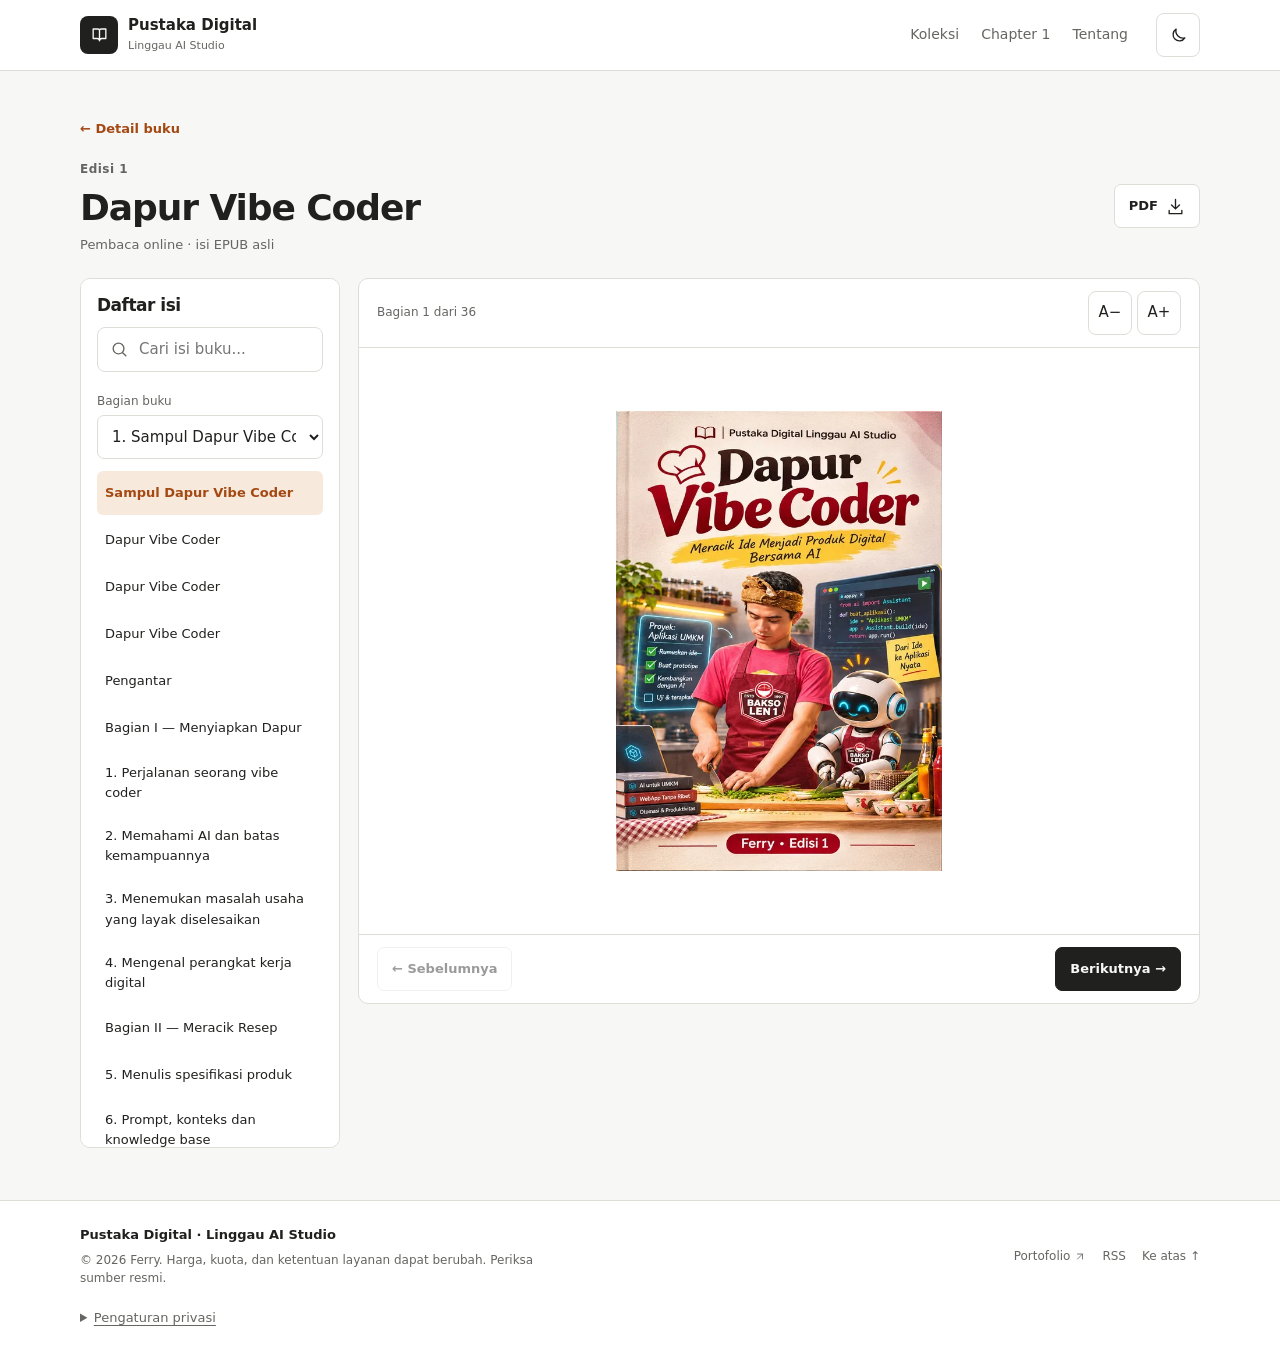
==== commit 276d63db: "Keep library links focused on published content" ====
--- a/baca.html
+++ b/baca.html
@@ -1 +1 @@
-<!doctype html><html lang="id"><head><meta charset="utf-8"><meta name="referrer" content="strict-origin"><meta name="viewport" content="width=device-width, initial-scale=1"><meta name="theme-color" content="#F7F7F5"><meta name="description" content="Baca Dapur Vibe Coder langsung di browser. Jelajahi 36 bagian tentang belajar membangun aplikasi dengan AI, GitHub, API, database, dan keamanan."><meta property="og:type" content="website"><meta property="og:title" content="Baca Dapur Vibe Coder Online | Gratis"><meta property="og:description" content="Baca Dapur Vibe Coder langsung di browser. Jelajahi 36 bagian tentang belajar membangun aplikasi dengan AI, GitHub, API, database, dan keamanan."><meta property="og:image" content="https://cuan74468-ux.github.io/buku-pintar-vibe-coder/Dapur_Vibe_Coder_Mockup.jpg"><meta property="og:url" content="https://cuan74468-ux.github.io/buku-pintar-vibe-coder/baca.html"><meta name="color-scheme" content="light dark"><title>Baca Dapur Vibe Coder Online | Gratis</title><link rel="canonical" href="https://cuan74468-ux.github.io/buku-pintar-vibe-coder/baca.html"><link rel="alternate" type="application/rss+xml" title="Rilis eBook Linggau AI Studio" href="feed.xml"><link rel="icon" href="icon.svg" type="image/svg+xml"><link rel="stylesheet" href="css/site.css?v=20261128-privacy-footer"><script defer src="js/analytics.js?v=20261128-privacy-footer"></script><script defer src="js/site.js?v=20261127-dapur"></script><script defer src="js/reader.js?v=20261128-web"></script><meta property="og:locale" content="id_ID"><meta property="og:site_name" content="Pustaka Digital Linggau AI Studio"><meta property="og:image:alt" content="Sampul Dapur Vibe Coder Edisi 1"><meta name="twitter:card" content="summary_large_image"><meta name="twitter:title" content="Baca Dapur Vibe Coder Online | Gratis"><meta name="twitter:description" content="Baca Dapur Vibe Coder langsung di browser. Jelajahi 36 bagian tentang belajar membangun aplikasi dengan AI, GitHub, API, database, dan keamanan."><meta name="twitter:image" content="https://cuan74468-ux.github.io/buku-pintar-vibe-coder/Dapur_Vibe_Coder_Mockup.jpg"><meta name="twitter:image:alt" content="Sampul Dapur Vibe Coder Edisi 1"></head><body class="reader-page"><a class="skip-link" href="#main">Lewati navigasi</a><div class="scroll-track" aria-hidden="true"><span id="scrollProgress"></span></div><header class="site-header" id="atas"><div class="container header-inner"><a class="logo" href="./"><span class="logo-icon"><svg viewBox="0 0 24 24" fill="none" stroke="currentColor" stroke-width="1.7" stroke-linecap="round" stroke-linejoin="round" aria-hidden="true"><path d="M4 5h6a2 2 0 0 1 2 2v13a3 3 0 0 0-3-3H4zM20 5h-6a2 2 0 0 0-2 2v13a3 3 0 0 1 3-3h5z"/></svg></span><span><strong>Pustaka Digital</strong><small>Linggau AI Studio</small></span></a><nav class="main-nav" aria-label="Navigasi utama"><a  href="./">Koleksi</a><a href="./#chapter-1">Chapter 1</a><a href="./#tentang">Tentang</a></nav><button id="themeToggle" class="theme-toggle" type="button" aria-label="Gunakan tema gelap" aria-pressed="false"><span class="icon-moon"><svg viewBox="0 0 24 24" fill="none" stroke="currentColor" stroke-width="1.7" stroke-linecap="round" stroke-linejoin="round" aria-hidden="true"><path d="M20 15A9 9 0 0 1 9 4a8 8 0 1 0 11 11z"/></svg></span><span class="icon-sun"><svg viewBox="0 0 24 24" fill="none" stroke="currentColor" stroke-width="1.7" stroke-linecap="round" stroke-linejoin="round" aria-hidden="true"><circle cx="12" cy="12" r="4"/><path d="M12 2v2m0 16v2M2 12h2m16 0h2m-3-7-1 1M6 18l-1 1M5 5l1 1m12 12 1 1"/></svg></span></button></div></header><main class="container main" id="main"><a class="back-link" href="buku-pintar-vibe-coder-edisi-1.html">← Detail buku</a><div class="reader-heading"><div><span class="eyebrow">Edisi 1</span><h1>Dapur Vibe Coder</h1><p class="muted">Pembaca online · isi EPUB asli</p></div><a class="button secondary" href="https://github.com/cuan74468-ux/buku-pintar-vibe-coder/releases/download/dapur-vibe-coder/Dapur_Vibe_Coder.pdf" download>PDF <svg viewBox="0 0 24 24" fill="none" stroke="currentColor" stroke-width="1.7" stroke-linecap="round" stroke-linejoin="round" aria-hidden="true"><path d="M12 3v12m-5-5 5 5 5-5M4 17v4h16v-4"/></svg></a></div><div class="reader-layout"><aside class="reader-sidebar"><h2>Daftar isi</h2><label class="catalog-search"><svg viewBox="0 0 24 24" fill="none" stroke="currentColor" stroke-width="1.7" stroke-linecap="round" stroke-linejoin="round" aria-hidden="true"><circle cx="10.8" cy="10.8" r="6.8"/><path d="m16 16 4 4"/></svg><span class="visually-hidden">Cari isi buku</span><input type="search" id="readerSearch" placeholder="Cari isi buku..." disabled></label><div id="searchResults" aria-live="polite"></div><label class="select-label" for="chapterSelect">Bagian buku</label><select id="chapterSelect" disabled><option>Memuat buku…</option></select><nav id="readerToc" aria-label="Daftar isi buku"></nav></aside><section class="reading-panel" aria-label="Isi buku"><div class="reader-tools"><span id="readerPosition" role="status">Memuat buku…</span><div><button id="fontMinus" class="small-button" aria-label="A− Perkecil teks">A−</button><button id="fontPlus" class="small-button" aria-label="A+ Perbesar teks">A+</button></div></div><article id="readerContent" class="reading-content" aria-busy="true"><p>Memuat isi EPUB asli. Jika pembaca tidak tersedia, <a href="Dapur_Vibe_Coder.pdf">buka PDF</a> atau <a href="https://github.com/cuan74468-ux/buku-pintar-vibe-coder/releases/download/dapur-vibe-coder/Dapur_Vibe_Coder.epub" download>unduh EPUB</a>.</p></article><div class="reader-pagination"><button id="prevChapter" class="button secondary" disabled>← Sebelumnya</button><button id="nextChapter" class="button primary" disabled>Berikutnya →</button></div></section></div></main><footer class="site-footer"><div class="container footer-inner"><div><strong>Pustaka Digital · Linggau AI Studio</strong><p>© 2026 Ferry. Harga, kuota, dan ketentuan layanan dapat berubah. Periksa sumber resmi.</p></div><nav aria-label="Tautan ekosistem"><a href="https://cuan74468-ux.github.io/">Portofolio <svg viewBox="0 0 24 24" fill="none" stroke="currentColor" stroke-width="1.7" stroke-linecap="round" stroke-linejoin="round" aria-hidden="true"><path d="M7 17 17 7M7 7h10v10"/></svg></a><a href="https://cuan74468-ux.github.io/ngulik-digital-member/">Ngulik Digital (pengembangan) <svg viewBox="0 0 24 24" fill="none" stroke="currentColor" stroke-width="1.7" stroke-linecap="round" stroke-linejoin="round" aria-hidden="true"><path d="M7 17 17 7M7 7h10v10"/></svg></a><a href="feed.xml">RSS</a><a href="#atas">Ke atas ↑</a></nav></div><details id="analyticsPreferences" class="container"><summary>Pengaturan privasi</summary><p>Google Analytics bersifat opsional. Jika diizinkan, Google dapat menggunakan cookie dan informasi perangkat untuk memahami penggunaan pustaka. Akses buku tetap gratis tanpa analitik. <a href="https://policies.google.com/privacy" rel="noopener noreferrer" target="_blank">Kebijakan privasi Google</a>.</p><p id="analyticsStatus" aria-live="polite">Analitik tidak aktif.</p><button type="button" class="button secondary" id="analyticsAccept">Izinkan analitik</button> <button type="button" class="button secondary" id="analyticsReject">Tolak analitik</button></details></footer><noscript><div class="container"><a href="Dapur_Vibe_Coder.pdf">Baca PDF tanpa JavaScript</a></div></noscript></body></html>+<!doctype html><html lang="id"><head><meta charset="utf-8"><meta name="referrer" content="strict-origin"><meta name="viewport" content="width=device-width, initial-scale=1"><meta name="theme-color" content="#F7F7F5"><meta name="description" content="Baca Dapur Vibe Coder langsung di browser. Jelajahi 36 bagian tentang belajar membangun aplikasi dengan AI, GitHub, API, database, dan keamanan."><meta property="og:type" content="website"><meta property="og:title" content="Baca Dapur Vibe Coder Online | Gratis"><meta property="og:description" content="Baca Dapur Vibe Coder langsung di browser. Jelajahi 36 bagian tentang belajar membangun aplikasi dengan AI, GitHub, API, database, dan keamanan."><meta property="og:image" content="https://cuan74468-ux.github.io/buku-pintar-vibe-coder/Dapur_Vibe_Coder_Mockup.jpg"><meta property="og:url" content="https://cuan74468-ux.github.io/buku-pintar-vibe-coder/baca.html"><meta name="color-scheme" content="light dark"><title>Baca Dapur Vibe Coder Online | Gratis</title><link rel="canonical" href="https://cuan74468-ux.github.io/buku-pintar-vibe-coder/baca.html"><link rel="alternate" type="application/rss+xml" title="Rilis eBook Linggau AI Studio" href="feed.xml"><link rel="icon" href="icon.svg" type="image/svg+xml"><link rel="stylesheet" href="css/site.css?v=20261128-privacy-footer"><script defer src="js/analytics.js?v=20261128-privacy-footer"></script><script defer src="js/site.js?v=20261127-dapur"></script><script defer src="js/reader.js?v=20261128-web"></script><meta property="og:locale" content="id_ID"><meta property="og:site_name" content="Pustaka Digital Linggau AI Studio"><meta property="og:image:alt" content="Sampul Dapur Vibe Coder Edisi 1"><meta name="twitter:card" content="summary_large_image"><meta name="twitter:title" content="Baca Dapur Vibe Coder Online | Gratis"><meta name="twitter:description" content="Baca Dapur Vibe Coder langsung di browser. Jelajahi 36 bagian tentang belajar membangun aplikasi dengan AI, GitHub, API, database, dan keamanan."><meta name="twitter:image" content="https://cuan74468-ux.github.io/buku-pintar-vibe-coder/Dapur_Vibe_Coder_Mockup.jpg"><meta name="twitter:image:alt" content="Sampul Dapur Vibe Coder Edisi 1"></head><body class="reader-page"><a class="skip-link" href="#main">Lewati navigasi</a><div class="scroll-track" aria-hidden="true"><span id="scrollProgress"></span></div><header class="site-header" id="atas"><div class="container header-inner"><a class="logo" href="./"><span class="logo-icon"><svg viewBox="0 0 24 24" fill="none" stroke="currentColor" stroke-width="1.7" stroke-linecap="round" stroke-linejoin="round" aria-hidden="true"><path d="M4 5h6a2 2 0 0 1 2 2v13a3 3 0 0 0-3-3H4zM20 5h-6a2 2 0 0 0-2 2v13a3 3 0 0 1 3-3h5z"/></svg></span><span><strong>Pustaka Digital</strong><small>Linggau AI Studio</small></span></a><nav class="main-nav" aria-label="Navigasi utama"><a  href="./">Koleksi</a><a href="./#chapter-1">Chapter 1</a><a href="./#tentang">Tentang</a></nav><button id="themeToggle" class="theme-toggle" type="button" aria-label="Gunakan tema gelap" aria-pressed="false"><span class="icon-moon"><svg viewBox="0 0 24 24" fill="none" stroke="currentColor" stroke-width="1.7" stroke-linecap="round" stroke-linejoin="round" aria-hidden="true"><path d="M20 15A9 9 0 0 1 9 4a8 8 0 1 0 11 11z"/></svg></span><span class="icon-sun"><svg viewBox="0 0 24 24" fill="none" stroke="currentColor" stroke-width="1.7" stroke-linecap="round" stroke-linejoin="round" aria-hidden="true"><circle cx="12" cy="12" r="4"/><path d="M12 2v2m0 16v2M2 12h2m16 0h2m-3-7-1 1M6 18l-1 1M5 5l1 1m12 12 1 1"/></svg></span></button></div></header><main class="container main" id="main"><a class="back-link" href="buku-pintar-vibe-coder-edisi-1.html">← Detail buku</a><div class="reader-heading"><div><span class="eyebrow">Edisi 1</span><h1>Dapur Vibe Coder</h1><p class="muted">Pembaca online · isi EPUB asli</p></div><a class="button secondary" href="https://github.com/cuan74468-ux/buku-pintar-vibe-coder/releases/download/dapur-vibe-coder/Dapur_Vibe_Coder.pdf" download>PDF <svg viewBox="0 0 24 24" fill="none" stroke="currentColor" stroke-width="1.7" stroke-linecap="round" stroke-linejoin="round" aria-hidden="true"><path d="M12 3v12m-5-5 5 5 5-5M4 17v4h16v-4"/></svg></a></div><div class="reader-layout"><aside class="reader-sidebar"><h2>Daftar isi</h2><label class="catalog-search"><svg viewBox="0 0 24 24" fill="none" stroke="currentColor" stroke-width="1.7" stroke-linecap="round" stroke-linejoin="round" aria-hidden="true"><circle cx="10.8" cy="10.8" r="6.8"/><path d="m16 16 4 4"/></svg><span class="visually-hidden">Cari isi buku</span><input type="search" id="readerSearch" placeholder="Cari isi buku..." disabled></label><div id="searchResults" aria-live="polite"></div><label class="select-label" for="chapterSelect">Bagian buku</label><select id="chapterSelect" disabled><option>Memuat buku…</option></select><nav id="readerToc" aria-label="Daftar isi buku"></nav></aside><section class="reading-panel" aria-label="Isi buku"><div class="reader-tools"><span id="readerPosition" role="status">Memuat buku…</span><div><button id="fontMinus" class="small-button" aria-label="A− Perkecil teks">A−</button><button id="fontPlus" class="small-button" aria-label="A+ Perbesar teks">A+</button></div></div><article id="readerContent" class="reading-content" aria-busy="true"><p>Memuat isi EPUB asli. Jika pembaca tidak tersedia, <a href="Dapur_Vibe_Coder.pdf">buka PDF</a> atau <a href="https://github.com/cuan74468-ux/buku-pintar-vibe-coder/releases/download/dapur-vibe-coder/Dapur_Vibe_Coder.epub" download>unduh EPUB</a>.</p></article><div class="reader-pagination"><button id="prevChapter" class="button secondary" disabled>← Sebelumnya</button><button id="nextChapter" class="button primary" disabled>Berikutnya →</button></div></section></div></main><footer class="site-footer"><div class="container footer-inner"><div><strong>Pustaka Digital · Linggau AI Studio</strong><p>© 2026 Ferry. Harga, kuota, dan ketentuan layanan dapat berubah. Periksa sumber resmi.</p></div><nav aria-label="Tautan ekosistem"><a href="https://cuan74468-ux.github.io/">Portofolio <svg viewBox="0 0 24 24" fill="none" stroke="currentColor" stroke-width="1.7" stroke-linecap="round" stroke-linejoin="round" aria-hidden="true"><path d="M7 17 17 7M7 7h10v10"/></svg></a><a href="feed.xml">RSS</a><a href="#atas">Ke atas ↑</a></nav></div><details id="analyticsPreferences" class="container"><summary>Pengaturan privasi</summary><p>Google Analytics bersifat opsional. Jika diizinkan, Google dapat menggunakan cookie dan informasi perangkat untuk memahami penggunaan pustaka. Akses buku tetap gratis tanpa analitik. <a href="https://policies.google.com/privacy" rel="noopener noreferrer" target="_blank">Kebijakan privasi Google</a>.</p><p id="analyticsStatus" aria-live="polite">Analitik tidak aktif.</p><button type="button" class="button secondary" id="analyticsAccept">Izinkan analitik</button> <button type="button" class="button secondary" id="analyticsReject">Tolak analitik</button></details></footer><noscript><div class="container"><a href="Dapur_Vibe_Coder.pdf">Baca PDF tanpa JavaScript</a></div></noscript></body></html>
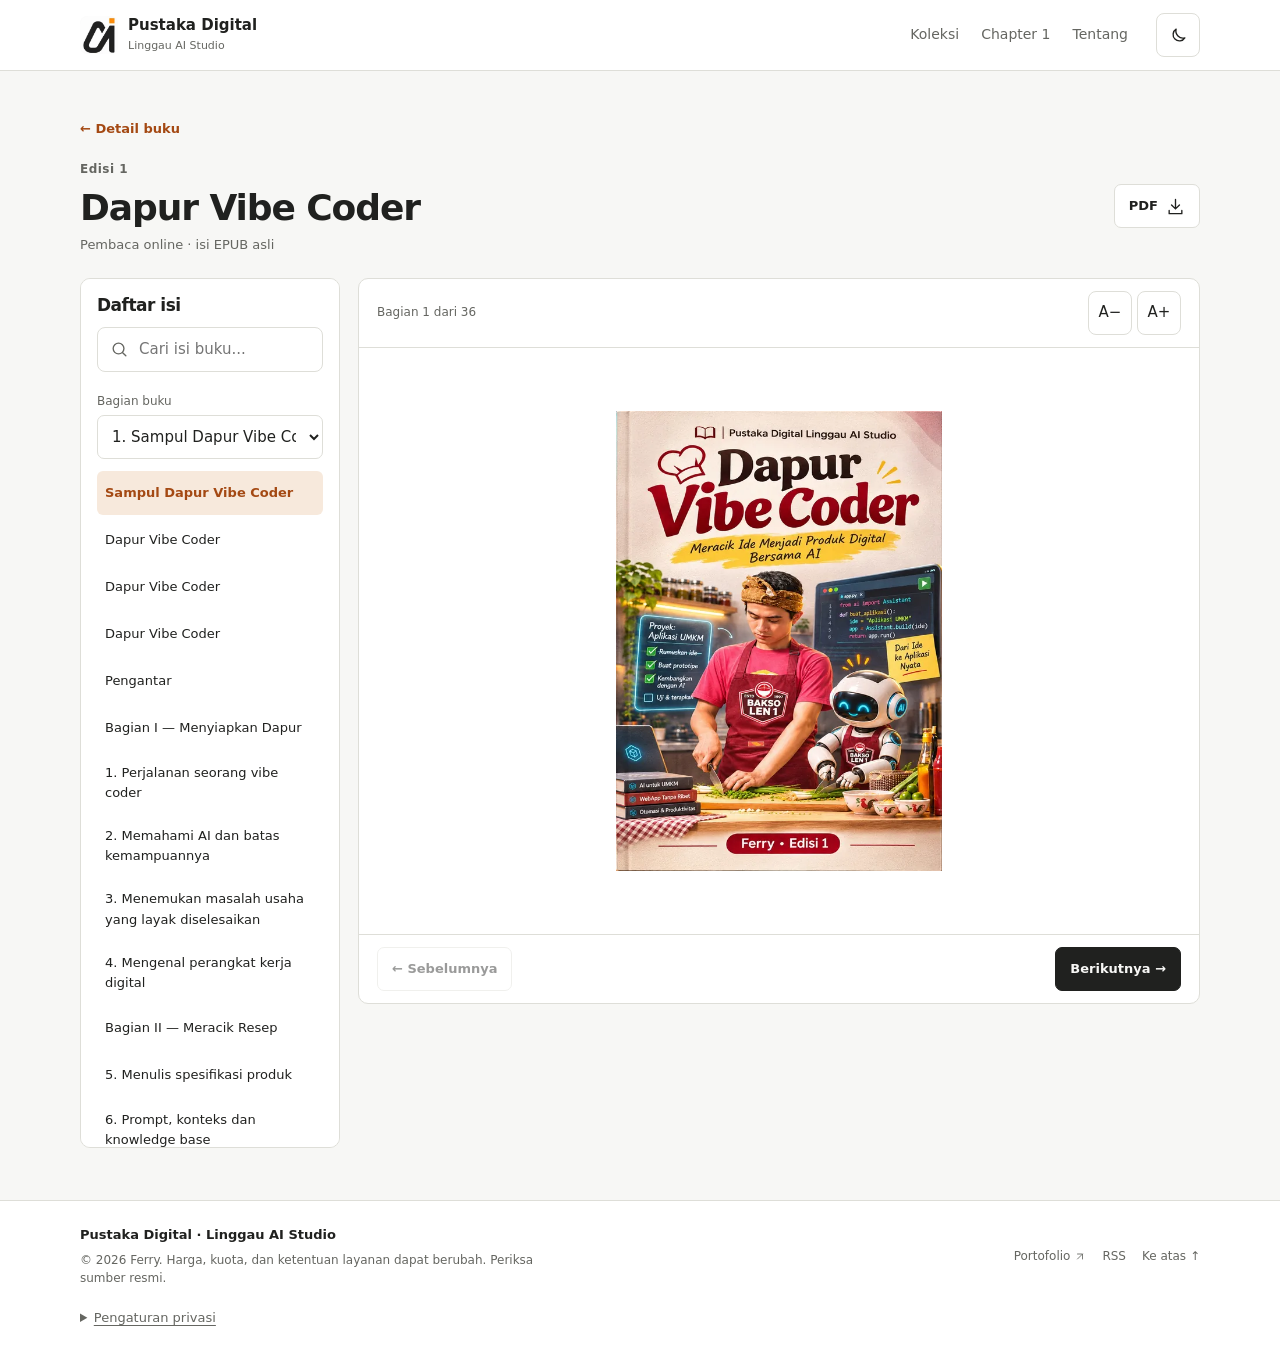
==== commit 3378c104: "Use Linggau AI Studio brand in library header and favicon" ====
--- a/baca.html
+++ b/baca.html
@@ -1 +1 @@
-<!doctype html><html lang="id"><head><meta charset="utf-8"><meta name="referrer" content="strict-origin"><meta name="viewport" content="width=device-width, initial-scale=1"><meta name="theme-color" content="#F7F7F5"><meta name="description" content="Baca Dapur Vibe Coder langsung di browser. Jelajahi 36 bagian tentang belajar membangun aplikasi dengan AI, GitHub, API, database, dan keamanan."><meta property="og:type" content="website"><meta property="og:title" content="Baca Dapur Vibe Coder Online | Gratis"><meta property="og:description" content="Baca Dapur Vibe Coder langsung di browser. Jelajahi 36 bagian tentang belajar membangun aplikasi dengan AI, GitHub, API, database, dan keamanan."><meta property="og:image" content="https://cuan74468-ux.github.io/buku-pintar-vibe-coder/Dapur_Vibe_Coder_Mockup.jpg"><meta property="og:url" content="https://cuan74468-ux.github.io/buku-pintar-vibe-coder/baca.html"><meta name="color-scheme" content="light dark"><title>Baca Dapur Vibe Coder Online | Gratis</title><link rel="canonical" href="https://cuan74468-ux.github.io/buku-pintar-vibe-coder/baca.html"><link rel="alternate" type="application/rss+xml" title="Rilis eBook Linggau AI Studio" href="feed.xml"><link rel="icon" href="icon.svg" type="image/svg+xml"><link rel="stylesheet" href="css/site.css?v=20261128-privacy-footer"><script defer src="js/analytics.js?v=20261128-privacy-footer"></script><script defer src="js/site.js?v=20261127-dapur"></script><script defer src="js/reader.js?v=20261128-web"></script><meta property="og:locale" content="id_ID"><meta property="og:site_name" content="Pustaka Digital Linggau AI Studio"><meta property="og:image:alt" content="Sampul Dapur Vibe Coder Edisi 1"><meta name="twitter:card" content="summary_large_image"><meta name="twitter:title" content="Baca Dapur Vibe Coder Online | Gratis"><meta name="twitter:description" content="Baca Dapur Vibe Coder langsung di browser. Jelajahi 36 bagian tentang belajar membangun aplikasi dengan AI, GitHub, API, database, dan keamanan."><meta name="twitter:image" content="https://cuan74468-ux.github.io/buku-pintar-vibe-coder/Dapur_Vibe_Coder_Mockup.jpg"><meta name="twitter:image:alt" content="Sampul Dapur Vibe Coder Edisi 1"></head><body class="reader-page"><a class="skip-link" href="#main">Lewati navigasi</a><div class="scroll-track" aria-hidden="true"><span id="scrollProgress"></span></div><header class="site-header" id="atas"><div class="container header-inner"><a class="logo" href="./"><span class="logo-icon"><svg viewBox="0 0 24 24" fill="none" stroke="currentColor" stroke-width="1.7" stroke-linecap="round" stroke-linejoin="round" aria-hidden="true"><path d="M4 5h6a2 2 0 0 1 2 2v13a3 3 0 0 0-3-3H4zM20 5h-6a2 2 0 0 0-2 2v13a3 3 0 0 1 3-3h5z"/></svg></span><span><strong>Pustaka Digital</strong><small>Linggau AI Studio</small></span></a><nav class="main-nav" aria-label="Navigasi utama"><a  href="./">Koleksi</a><a href="./#chapter-1">Chapter 1</a><a href="./#tentang">Tentang</a></nav><button id="themeToggle" class="theme-toggle" type="button" aria-label="Gunakan tema gelap" aria-pressed="false"><span class="icon-moon"><svg viewBox="0 0 24 24" fill="none" stroke="currentColor" stroke-width="1.7" stroke-linecap="round" stroke-linejoin="round" aria-hidden="true"><path d="M20 15A9 9 0 0 1 9 4a8 8 0 1 0 11 11z"/></svg></span><span class="icon-sun"><svg viewBox="0 0 24 24" fill="none" stroke="currentColor" stroke-width="1.7" stroke-linecap="round" stroke-linejoin="round" aria-hidden="true"><circle cx="12" cy="12" r="4"/><path d="M12 2v2m0 16v2M2 12h2m16 0h2m-3-7-1 1M6 18l-1 1M5 5l1 1m12 12 1 1"/></svg></span></button></div></header><main class="container main" id="main"><a class="back-link" href="buku-pintar-vibe-coder-edisi-1.html">← Detail buku</a><div class="reader-heading"><div><span class="eyebrow">Edisi 1</span><h1>Dapur Vibe Coder</h1><p class="muted">Pembaca online · isi EPUB asli</p></div><a class="button secondary" href="https://github.com/cuan74468-ux/buku-pintar-vibe-coder/releases/download/dapur-vibe-coder/Dapur_Vibe_Coder.pdf" download>PDF <svg viewBox="0 0 24 24" fill="none" stroke="currentColor" stroke-width="1.7" stroke-linecap="round" stroke-linejoin="round" aria-hidden="true"><path d="M12 3v12m-5-5 5 5 5-5M4 17v4h16v-4"/></svg></a></div><div class="reader-layout"><aside class="reader-sidebar"><h2>Daftar isi</h2><label class="catalog-search"><svg viewBox="0 0 24 24" fill="none" stroke="currentColor" stroke-width="1.7" stroke-linecap="round" stroke-linejoin="round" aria-hidden="true"><circle cx="10.8" cy="10.8" r="6.8"/><path d="m16 16 4 4"/></svg><span class="visually-hidden">Cari isi buku</span><input type="search" id="readerSearch" placeholder="Cari isi buku..." disabled></label><div id="searchResults" aria-live="polite"></div><label class="select-label" for="chapterSelect">Bagian buku</label><select id="chapterSelect" disabled><option>Memuat buku…</option></select><nav id="readerToc" aria-label="Daftar isi buku"></nav></aside><section class="reading-panel" aria-label="Isi buku"><div class="reader-tools"><span id="readerPosition" role="status">Memuat buku…</span><div><button id="fontMinus" class="small-button" aria-label="A− Perkecil teks">A−</button><button id="fontPlus" class="small-button" aria-label="A+ Perbesar teks">A+</button></div></div><article id="readerContent" class="reading-content" aria-busy="true"><p>Memuat isi EPUB asli. Jika pembaca tidak tersedia, <a href="Dapur_Vibe_Coder.pdf">buka PDF</a> atau <a href="https://github.com/cuan74468-ux/buku-pintar-vibe-coder/releases/download/dapur-vibe-coder/Dapur_Vibe_Coder.epub" download>unduh EPUB</a>.</p></article><div class="reader-pagination"><button id="prevChapter" class="button secondary" disabled>← Sebelumnya</button><button id="nextChapter" class="button primary" disabled>Berikutnya →</button></div></section></div></main><footer class="site-footer"><div class="container footer-inner"><div><strong>Pustaka Digital · Linggau AI Studio</strong><p>© 2026 Ferry. Harga, kuota, dan ketentuan layanan dapat berubah. Periksa sumber resmi.</p></div><nav aria-label="Tautan ekosistem"><a href="https://cuan74468-ux.github.io/">Portofolio <svg viewBox="0 0 24 24" fill="none" stroke="currentColor" stroke-width="1.7" stroke-linecap="round" stroke-linejoin="round" aria-hidden="true"><path d="M7 17 17 7M7 7h10v10"/></svg></a><a href="feed.xml">RSS</a><a href="#atas">Ke atas ↑</a></nav></div><details id="analyticsPreferences" class="container"><summary>Pengaturan privasi</summary><p>Google Analytics bersifat opsional. Jika diizinkan, Google dapat menggunakan cookie dan informasi perangkat untuk memahami penggunaan pustaka. Akses buku tetap gratis tanpa analitik. <a href="https://policies.google.com/privacy" rel="noopener noreferrer" target="_blank">Kebijakan privasi Google</a>.</p><p id="analyticsStatus" aria-live="polite">Analitik tidak aktif.</p><button type="button" class="button secondary" id="analyticsAccept">Izinkan analitik</button> <button type="button" class="button secondary" id="analyticsReject">Tolak analitik</button></details></footer><noscript><div class="container"><a href="Dapur_Vibe_Coder.pdf">Baca PDF tanpa JavaScript</a></div></noscript></body></html>+<!doctype html><html lang="id"><head><meta charset="utf-8"><meta name="referrer" content="strict-origin"><meta name="viewport" content="width=device-width, initial-scale=1"><meta name="theme-color" content="#F7F7F5"><meta name="description" content="Baca Dapur Vibe Coder langsung di browser. Jelajahi 36 bagian tentang belajar membangun aplikasi dengan AI, GitHub, API, database, dan keamanan."><meta property="og:type" content="website"><meta property="og:title" content="Baca Dapur Vibe Coder Online | Gratis"><meta property="og:description" content="Baca Dapur Vibe Coder langsung di browser. Jelajahi 36 bagian tentang belajar membangun aplikasi dengan AI, GitHub, API, database, dan keamanan."><meta property="og:image" content="https://cuan74468-ux.github.io/buku-pintar-vibe-coder/Dapur_Vibe_Coder_Mockup.jpg"><meta property="og:url" content="https://cuan74468-ux.github.io/buku-pintar-vibe-coder/baca.html"><meta name="color-scheme" content="light dark"><title>Baca Dapur Vibe Coder Online | Gratis</title><link rel="canonical" href="https://cuan74468-ux.github.io/buku-pintar-vibe-coder/baca.html"><link rel="alternate" type="application/rss+xml" title="Rilis eBook Linggau AI Studio" href="feed.xml"><link rel="icon" href="assets/web/linggau-ai-logo.webp" type="image/webp" sizes="128x128"><link rel="stylesheet" href="css/site.css?v=20261128-studio-logo"><script defer src="js/analytics.js?v=20261128-privacy-footer"></script><script defer src="js/site.js?v=20261127-dapur"></script><script defer src="js/reader.js?v=20261128-web"></script><meta property="og:locale" content="id_ID"><meta property="og:site_name" content="Pustaka Digital Linggau AI Studio"><meta property="og:image:alt" content="Sampul Dapur Vibe Coder Edisi 1"><meta name="twitter:card" content="summary_large_image"><meta name="twitter:title" content="Baca Dapur Vibe Coder Online | Gratis"><meta name="twitter:description" content="Baca Dapur Vibe Coder langsung di browser. Jelajahi 36 bagian tentang belajar membangun aplikasi dengan AI, GitHub, API, database, dan keamanan."><meta name="twitter:image" content="https://cuan74468-ux.github.io/buku-pintar-vibe-coder/Dapur_Vibe_Coder_Mockup.jpg"><meta name="twitter:image:alt" content="Sampul Dapur Vibe Coder Edisi 1"></head><body class="reader-page"><a class="skip-link" href="#main">Lewati navigasi</a><div class="scroll-track" aria-hidden="true"><span id="scrollProgress"></span></div><header class="site-header" id="atas"><div class="container header-inner"><a class="logo" href="./"><span class="logo-icon"><img src="assets/web/linggau-ai-logo.webp" alt="" width="38" height="38"></span><span><strong>Pustaka Digital</strong><small>Linggau AI Studio</small></span></a><nav class="main-nav" aria-label="Navigasi utama"><a  href="./">Koleksi</a><a href="./#chapter-1">Chapter 1</a><a href="./#tentang">Tentang</a></nav><button id="themeToggle" class="theme-toggle" type="button" aria-label="Gunakan tema gelap" aria-pressed="false"><span class="icon-moon"><svg viewBox="0 0 24 24" fill="none" stroke="currentColor" stroke-width="1.7" stroke-linecap="round" stroke-linejoin="round" aria-hidden="true"><path d="M20 15A9 9 0 0 1 9 4a8 8 0 1 0 11 11z"/></svg></span><span class="icon-sun"><svg viewBox="0 0 24 24" fill="none" stroke="currentColor" stroke-width="1.7" stroke-linecap="round" stroke-linejoin="round" aria-hidden="true"><circle cx="12" cy="12" r="4"/><path d="M12 2v2m0 16v2M2 12h2m16 0h2m-3-7-1 1M6 18l-1 1M5 5l1 1m12 12 1 1"/></svg></span></button></div></header><main class="container main" id="main"><a class="back-link" href="buku-pintar-vibe-coder-edisi-1.html">← Detail buku</a><div class="reader-heading"><div><span class="eyebrow">Edisi 1</span><h1>Dapur Vibe Coder</h1><p class="muted">Pembaca online · isi EPUB asli</p></div><a class="button secondary" href="https://github.com/cuan74468-ux/buku-pintar-vibe-coder/releases/download/dapur-vibe-coder/Dapur_Vibe_Coder.pdf" download>PDF <svg viewBox="0 0 24 24" fill="none" stroke="currentColor" stroke-width="1.7" stroke-linecap="round" stroke-linejoin="round" aria-hidden="true"><path d="M12 3v12m-5-5 5 5 5-5M4 17v4h16v-4"/></svg></a></div><div class="reader-layout"><aside class="reader-sidebar"><h2>Daftar isi</h2><label class="catalog-search"><svg viewBox="0 0 24 24" fill="none" stroke="currentColor" stroke-width="1.7" stroke-linecap="round" stroke-linejoin="round" aria-hidden="true"><circle cx="10.8" cy="10.8" r="6.8"/><path d="m16 16 4 4"/></svg><span class="visually-hidden">Cari isi buku</span><input type="search" id="readerSearch" placeholder="Cari isi buku..." disabled></label><div id="searchResults" aria-live="polite"></div><label class="select-label" for="chapterSelect">Bagian buku</label><select id="chapterSelect" disabled><option>Memuat buku…</option></select><nav id="readerToc" aria-label="Daftar isi buku"></nav></aside><section class="reading-panel" aria-label="Isi buku"><div class="reader-tools"><span id="readerPosition" role="status">Memuat buku…</span><div><button id="fontMinus" class="small-button" aria-label="A− Perkecil teks">A−</button><button id="fontPlus" class="small-button" aria-label="A+ Perbesar teks">A+</button></div></div><article id="readerContent" class="reading-content" aria-busy="true"><p>Memuat isi EPUB asli. Jika pembaca tidak tersedia, <a href="Dapur_Vibe_Coder.pdf">buka PDF</a> atau <a href="https://github.com/cuan74468-ux/buku-pintar-vibe-coder/releases/download/dapur-vibe-coder/Dapur_Vibe_Coder.epub" download>unduh EPUB</a>.</p></article><div class="reader-pagination"><button id="prevChapter" class="button secondary" disabled>← Sebelumnya</button><button id="nextChapter" class="button primary" disabled>Berikutnya →</button></div></section></div></main><footer class="site-footer"><div class="container footer-inner"><div><strong>Pustaka Digital · Linggau AI Studio</strong><p>© 2026 Ferry. Harga, kuota, dan ketentuan layanan dapat berubah. Periksa sumber resmi.</p></div><nav aria-label="Tautan ekosistem"><a href="https://cuan74468-ux.github.io/">Portofolio <svg viewBox="0 0 24 24" fill="none" stroke="currentColor" stroke-width="1.7" stroke-linecap="round" stroke-linejoin="round" aria-hidden="true"><path d="M7 17 17 7M7 7h10v10"/></svg></a><a href="feed.xml">RSS</a><a href="#atas">Ke atas ↑</a></nav></div><details id="analyticsPreferences" class="container"><summary>Pengaturan privasi</summary><p>Google Analytics bersifat opsional. Jika diizinkan, Google dapat menggunakan cookie dan informasi perangkat untuk memahami penggunaan pustaka. Akses buku tetap gratis tanpa analitik. <a href="https://policies.google.com/privacy" rel="noopener noreferrer" target="_blank">Kebijakan privasi Google</a>.</p><p id="analyticsStatus" aria-live="polite">Analitik tidak aktif.</p><button type="button" class="button secondary" id="analyticsAccept">Izinkan analitik</button> <button type="button" class="button secondary" id="analyticsReject">Tolak analitik</button></details></footer><noscript><div class="container"><a href="Dapur_Vibe_Coder.pdf">Baca PDF tanpa JavaScript</a></div></noscript></body></html>
--- a/css/site.css
+++ b/css/site.css
@@ -1,7 +1,7 @@
 /* Pustaka Digital v3 — neutral, compact, mobile-first, no decorative effects. */
 :root{--paper:#F7F7F5;--surface:#fff;--ink:#20211F;--muted:#656661;--line:#deded8;--accent:#a44913;--accent-bg:#f7e9dc;--ui:system-ui,-apple-system,BlinkMacSystemFont,"Segoe UI",sans-serif;--read-size:18px;color-scheme:light}
 :root[data-theme="dark"]{--paper:#181916;--surface:#22231f;--ink:#f2f1eb;--muted:#b7b8af;--line:#40413b;--accent:#ffb47e;--accent-bg:#392a20;color-scheme:dark}
-*,*::before,*::after{box-sizing:border-box}html{scroll-padding-top:20px}body{margin:0;background:var(--paper);color:var(--ink);font:15px/1.55 var(--ui)}a{color:inherit;text-decoration:none}button,input,select{font:inherit;color:inherit}button,a,input,select{-webkit-tap-highlight-color:transparent}button{cursor:pointer}button:disabled{opacity:.45;cursor:not-allowed}a:focus-visible,button:focus-visible,input:focus-visible,select:focus-visible{outline:2px solid var(--accent);outline-offset:3px}img{max-width:100%;height:auto;display:block}svg{width:19px;height:19px;flex-shrink:0}h1,h2,h3,p{margin:0}h1,h2,h3{line-height:1.2;letter-spacing:-.03em}h1{font-size:clamp(28px,4vw,44px);font-weight:720}h2{font-size:23px;font-weight:700}h3{font-size:19px;font-weight:680}p{overflow-wrap:anywhere}.container{width:min(1120px,calc(100% - 48px));margin-inline:auto}.main{padding:36px 0 52px}.muted,.book-byline,.book-category{color:var(--muted);font-size:13px}.visually-hidden{position:absolute;width:1px;height:1px;overflow:hidden;clip-path:inset(50%);white-space:nowrap}[hidden]{display:none!important}.skip-link{position:absolute;left:12px;top:-100px;z-index:20;background:var(--ink);color:var(--paper);padding:12px}.skip-link:focus{top:10px}.scroll-track{position:fixed;top:0;left:0;width:100%;height:2px;z-index:30;pointer-events:none}.scroll-track span{display:block;height:100%;background:var(--accent);transform:scaleX(0);transform-origin:left}.site-header{background:var(--surface);border-bottom:1px solid var(--line)}.header-inner{display:grid;grid-template-columns:1fr auto auto;gap:28px;align-items:center;min-height:70px}.logo{display:flex;align-items:center;gap:10px;min-width:0}.logo-icon{display:grid;place-items:center;background:var(--ink);color:var(--paper);width:38px;height:38px;border-radius:8px;flex-shrink:0}.logo strong,.logo small{display:block}.logo strong{font-size:15px;line-height:1.2}.logo small{font-size:11px;color:var(--muted);margin-top:3px}.main-nav{display:flex;gap:22px;align-items:center}.main-nav a{font-size:14px;color:var(--muted);min-height:44px;display:flex;align-items:center;white-space:nowrap}.main-nav a[aria-current="page"]{color:var(--ink);font-weight:700}.theme-toggle,.small-button{background:var(--surface);border:1px solid var(--line);border-radius:8px;min-width:44px;min-height:44px;display:inline-grid;place-items:center}.theme-toggle span{display:grid;place-items:center}.theme-toggle .icon-sun{display:none}[data-theme="dark"] .theme-toggle .icon-sun{display:grid}[data-theme="dark"] .theme-toggle .icon-moon{display:none}.intro{padding:6px 0 25px;display:grid;gap:10px}.intro p,.section-heading p,.lead{color:var(--muted);max-width:68ch}.eyebrow{color:var(--muted);font-size:12px;font-weight:650;letter-spacing:.04em}.intro-meta{display:flex;align-items:center;flex-wrap:wrap;gap:8px 14px;font-size:12px;color:var(--muted);margin-top:5px}.tag,.book-cover-tag{display:inline-flex;align-items:center;background:var(--accent-bg);color:var(--accent);font-size:12px;font-weight:700;padding:5px 9px;border-radius:5px;white-space:nowrap}.section{margin-top:28px;border-top:1px solid var(--line);padding-top:25px;scroll-margin-top:12px}.section-heading{display:flex;align-items:flex-start;justify-content:space-between;gap:16px;margin-bottom:18px}.section-heading p{margin-top:6px}.section-heading .eyebrow{display:block;margin-bottom:6px}.section-heading>.muted{font-size:11px;font-weight:650;text-align:right}.catalog-toolbar{display:flex;align-items:center;gap:12px;margin-bottom:14px}.catalog-search{display:flex;align-items:center;gap:10px;border:1px solid var(--line);border-radius:8px;padding:0 12px;min-height:46px;background:var(--surface);color:var(--muted);max-width:460px;width:100%}.catalog-search input{width:100%;min-width:0;background:none;border:0;outline:0;padding:10px 0}.catalog-search:focus-within{border-color:var(--accent)}.catalog-search input:focus-visible{outline:0}.catalog-search-count,#catalogSearchCount{font-size:12px;color:var(--muted)}.books-grid{display:grid;gap:14px}.library-book{display:grid;grid-template-columns:150px minmax(0,1fr);gap:24px;padding:20px;background:var(--surface);border:1px solid var(--line);border-radius:12px;align-items:center}.library-cover{position:relative;display:block;min-width:0}.library-cover img{width:100%;aspect-ratio:3/4;object-fit:contain;background:var(--paper);border-radius:5px}.book-cover-tag{position:absolute;left:5px;bottom:5px;background:var(--surface);color:var(--ink);border:1px solid var(--line);font-size:10px}.library-book-content{min-width:0;display:grid;gap:8px}.library-book-content h3{font-size:clamp(20px,2.4vw,28px)}.library-book-content p{color:var(--muted);max-width:66ch}.book-links,.update-actions{display:flex;align-items:center;flex-wrap:wrap;gap:8px;margin-top:8px}.button,.book-links>a:not(.text-link){display:inline-flex;align-items:center;justify-content:center;gap:8px;min-height:44px;padding:9px 14px;border:1px solid var(--line);border-radius:7px;background:var(--surface);font-weight:650;font-size:13px;text-align:center;line-height:1.3}.button.primary,.book-links>a.primary,.book-links>a.book-details{background:var(--ink);color:var(--paper);border-color:var(--ink)}.button:hover,.resource:hover,.book-links>a:hover{border-color:var(--accent)}.text-link,.back-link{font-size:13px;font-weight:650;color:var(--accent);display:inline-flex;align-items:center;min-height:44px}.education-grid{display:grid;grid-template-columns:repeat(3,minmax(0,1fr));gap:12px}.resource{border:1px solid var(--line);border-radius:10px;background:var(--surface);padding:16px;display:grid;grid-template-columns:auto 1fr auto;align-items:start;gap:12px;min-height:108px}.resource-icon{display:grid;place-items:center;width:38px;height:38px;background:var(--accent-bg);color:var(--accent);border-radius:7px}.resource h3{font-size:15px;letter-spacing:-.01em;margin:2px 0 5px}.resource p{font-size:12px;color:var(--muted)}.resource>svg{width:15px;color:var(--muted)}.updates{display:flex;justify-content:space-between;gap:24px;align-items:flex-start}.updates p,.about p,.detail-content p{margin-top:10px;max-width:76ch}.updates h2{margin-bottom:4px}.updates .muted{font-size:12px}.site-footer{border-top:1px solid var(--line);background:var(--surface);padding:24px 0}.footer-inner{display:flex;justify-content:space-between;gap:24px;font-size:12px;color:var(--muted)}.footer-inner p{margin-top:6px;max-width:65ch}.footer-inner strong{color:var(--ink);font-size:13px}.footer-inner nav{display:flex;gap:4px 16px;flex-wrap:wrap;align-items:center;justify-content:flex-end}.footer-inner nav a{min-height:36px;display:inline-flex;align-items:center;gap:4px}.footer-inner nav svg{width:12px}.book-detail{display:grid;grid-template-columns:190px minmax(0,1fr);align-items:center;gap:32px;padding:22px 0}.detail-cover{width:100%;border-radius:6px;background:var(--surface);object-fit:contain}.book-detail h1{margin:10px 0}.book-detail .lead{font-size:17px;margin-bottom:10px}.book-detail .book-links{margin:16px 0}.subnav{display:flex;gap:16px;flex-wrap:wrap;border-top:1px solid var(--line);border-bottom:1px solid var(--line)}.subnav a{display:flex;align-items:center;min-height:46px;font-weight:650;font-size:13px;color:var(--muted)}.detail-content{max-width:820px}.chapters{padding-left:24px;line-height:1.6}.chapters li{padding:6px 0}.proof-grid{display:grid;grid-template-columns:repeat(3,minmax(0,1fr));gap:12px;margin-top:15px}.proof-grid>div{padding:14px;border:1px solid var(--line);background:var(--surface);border-radius:8px}.proof-grid p{font-size:13px;color:var(--muted);margin-top:5px}.reader-heading{display:flex;justify-content:space-between;align-items:center;gap:15px;margin:6px 0 22px}.reader-heading h1{font-size:clamp(26px,3vw,36px);margin:6px 0}.reader-layout{display:grid;grid-template-columns:minmax(0,260px) minmax(0,1fr);gap:18px;align-items:start}.reader-sidebar,.reading-panel{background:var(--surface);border:1px solid var(--line);border-radius:10px;min-width:0}.reader-sidebar{padding:16px;position:sticky;top:15px;max-height:calc(100vh - 30px);overflow:auto}.reader-sidebar h2{font-size:17px;margin-bottom:12px}.reader-sidebar .catalog-search{min-height:44px}.select-label{display:block;font-size:12px;margin-top:12px;color:var(--muted)}#chapterSelect{display:block;width:100%;background:var(--surface);border:1px solid var(--line);border-radius:7px;padding:10px;min-height:44px;margin-top:4px}#readerToc{display:grid;gap:3px;margin-top:12px}#readerToc button,#searchResults button{display:block;width:100%;text-align:left;background:transparent;border:0;border-radius:6px;padding:10px 8px;overflow-wrap:anywhere;font-size:13px;min-height:44px}#readerToc button[aria-current="true"]{background:var(--accent-bg);color:var(--accent);font-weight:650}#searchResults{margin-top:8px;max-height:280px;overflow:auto}#searchResults p{font-size:12px;color:var(--muted);padding:6px 0}#searchResults button{border-bottom:1px solid var(--line)}.reader-tools,.reader-pagination{display:flex;justify-content:space-between;align-items:center;gap:10px;padding:12px 18px;border-bottom:1px solid var(--line)}.reader-tools>div{display:flex;gap:5px}.reader-tools>span{font-size:12px;color:var(--muted)}.reader-pagination{border-top:1px solid var(--line);border-bottom:0;flex-wrap:wrap}.reading-content{padding:clamp(20px,4vw,54px);font-size:var(--read-size);line-height:1.8;overflow-wrap:anywhere;max-width:800px;margin:auto;min-height:320px}.reading-content h1,.reading-content h2,.reading-content h3,.reading-content h4,.reading-content h5,.reading-content h6{font-size:1.35em;margin:1.2em 0 .5em}.reading-content p{margin:.75em 0}.reading-content a{color:var(--accent);text-decoration:underline}.reading-content img{max-height:460px;margin:12px auto;object-fit:contain}.reading-content pre{white-space:pre-wrap;overflow-wrap:anywhere;background:var(--paper);padding:10px;border:1px solid var(--line);border-radius:6px;font-size:.85em}.reading-content code{font-size:.9em;overflow-wrap:anywhere}.reading-content table{border-collapse:collapse;width:100%;font-size:.83em;table-layout:fixed}.reading-content td,.reading-content th{border:1px solid var(--line);padding:7px;vertical-align:top;overflow-wrap:anywhere}.reading-content ul,.reading-content ol{padding-left:24px}.reading-content blockquote{margin:1em 0;padding-left:14px;border-left:3px solid var(--line)}.catalog-empty,#catalogError{padding:14px;color:var(--muted)}
+*,*::before,*::after{box-sizing:border-box}html{scroll-padding-top:20px}body{margin:0;background:var(--paper);color:var(--ink);font:15px/1.55 var(--ui)}a{color:inherit;text-decoration:none}button,input,select{font:inherit;color:inherit}button,a,input,select{-webkit-tap-highlight-color:transparent}button{cursor:pointer}button:disabled{opacity:.45;cursor:not-allowed}a:focus-visible,button:focus-visible,input:focus-visible,select:focus-visible{outline:2px solid var(--accent);outline-offset:3px}img{max-width:100%;height:auto;display:block}svg{width:19px;height:19px;flex-shrink:0}h1,h2,h3,p{margin:0}h1,h2,h3{line-height:1.2;letter-spacing:-.03em}h1{font-size:clamp(28px,4vw,44px);font-weight:720}h2{font-size:23px;font-weight:700}h3{font-size:19px;font-weight:680}p{overflow-wrap:anywhere}.container{width:min(1120px,calc(100% - 48px));margin-inline:auto}.main{padding:36px 0 52px}.muted,.book-byline,.book-category{color:var(--muted);font-size:13px}.visually-hidden{position:absolute;width:1px;height:1px;overflow:hidden;clip-path:inset(50%);white-space:nowrap}[hidden]{display:none!important}.skip-link{position:absolute;left:12px;top:-100px;z-index:20;background:var(--ink);color:var(--paper);padding:12px}.skip-link:focus{top:10px}.scroll-track{position:fixed;top:0;left:0;width:100%;height:2px;z-index:30;pointer-events:none}.scroll-track span{display:block;height:100%;background:var(--accent);transform:scaleX(0);transform-origin:left}.site-header{background:var(--surface);border-bottom:1px solid var(--line)}.header-inner{display:grid;grid-template-columns:1fr auto auto;gap:28px;align-items:center;min-height:70px}.logo{display:flex;align-items:center;gap:10px;min-width:0}.logo-icon{display:grid;place-items:center;background:#f9f9f9;width:38px;height:38px;border-radius:8px;overflow:hidden;flex-shrink:0}.logo-icon img{display:block;width:38px;height:38px;object-fit:contain}.logo strong,.logo small{display:block}.logo strong{font-size:15px;line-height:1.2}.logo small{font-size:11px;color:var(--muted);margin-top:3px}.main-nav{display:flex;gap:22px;align-items:center}.main-nav a{font-size:14px;color:var(--muted);min-height:44px;display:flex;align-items:center;white-space:nowrap}.main-nav a[aria-current="page"]{color:var(--ink);font-weight:700}.theme-toggle,.small-button{background:var(--surface);border:1px solid var(--line);border-radius:8px;min-width:44px;min-height:44px;display:inline-grid;place-items:center}.theme-toggle span{display:grid;place-items:center}.theme-toggle .icon-sun{display:none}[data-theme="dark"] .theme-toggle .icon-sun{display:grid}[data-theme="dark"] .theme-toggle .icon-moon{display:none}.intro{padding:6px 0 25px;display:grid;gap:10px}.intro p,.section-heading p,.lead{color:var(--muted);max-width:68ch}.eyebrow{color:var(--muted);font-size:12px;font-weight:650;letter-spacing:.04em}.intro-meta{display:flex;align-items:center;flex-wrap:wrap;gap:8px 14px;font-size:12px;color:var(--muted);margin-top:5px}.tag,.book-cover-tag{display:inline-flex;align-items:center;background:var(--accent-bg);color:var(--accent);font-size:12px;font-weight:700;padding:5px 9px;border-radius:5px;white-space:nowrap}.section{margin-top:28px;border-top:1px solid var(--line);padding-top:25px;scroll-margin-top:12px}.section-heading{display:flex;align-items:flex-start;justify-content:space-between;gap:16px;margin-bottom:18px}.section-heading p{margin-top:6px}.section-heading .eyebrow{display:block;margin-bottom:6px}.section-heading>.muted{font-size:11px;font-weight:650;text-align:right}.catalog-toolbar{display:flex;align-items:center;gap:12px;margin-bottom:14px}.catalog-search{display:flex;align-items:center;gap:10px;border:1px solid var(--line);border-radius:8px;padding:0 12px;min-height:46px;background:var(--surface);color:var(--muted);max-width:460px;width:100%}.catalog-search input{width:100%;min-width:0;background:none;border:0;outline:0;padding:10px 0}.catalog-search:focus-within{border-color:var(--accent)}.catalog-search input:focus-visible{outline:0}.catalog-search-count,#catalogSearchCount{font-size:12px;color:var(--muted)}.books-grid{display:grid;gap:14px}.library-book{display:grid;grid-template-columns:150px minmax(0,1fr);gap:24px;padding:20px;background:var(--surface);border:1px solid var(--line);border-radius:12px;align-items:center}.library-cover{position:relative;display:block;min-width:0}.library-cover img{width:100%;aspect-ratio:3/4;object-fit:contain;background:var(--paper);border-radius:5px}.book-cover-tag{position:absolute;left:5px;bottom:5px;background:var(--surface);color:var(--ink);border:1px solid var(--line);font-size:10px}.library-book-content{min-width:0;display:grid;gap:8px}.library-book-content h3{font-size:clamp(20px,2.4vw,28px)}.library-book-content p{color:var(--muted);max-width:66ch}.book-links,.update-actions{display:flex;align-items:center;flex-wrap:wrap;gap:8px;margin-top:8px}.button,.book-links>a:not(.text-link){display:inline-flex;align-items:center;justify-content:center;gap:8px;min-height:44px;padding:9px 14px;border:1px solid var(--line);border-radius:7px;background:var(--surface);font-weight:650;font-size:13px;text-align:center;line-height:1.3}.button.primary,.book-links>a.primary,.book-links>a.book-details{background:var(--ink);color:var(--paper);border-color:var(--ink)}.button:hover,.resource:hover,.book-links>a:hover{border-color:var(--accent)}.text-link,.back-link{font-size:13px;font-weight:650;color:var(--accent);display:inline-flex;align-items:center;min-height:44px}.education-grid{display:grid;grid-template-columns:repeat(3,minmax(0,1fr));gap:12px}.resource{border:1px solid var(--line);border-radius:10px;background:var(--surface);padding:16px;display:grid;grid-template-columns:auto 1fr auto;align-items:start;gap:12px;min-height:108px}.resource-icon{display:grid;place-items:center;width:38px;height:38px;background:var(--accent-bg);color:var(--accent);border-radius:7px}.resource h3{font-size:15px;letter-spacing:-.01em;margin:2px 0 5px}.resource p{font-size:12px;color:var(--muted)}.resource>svg{width:15px;color:var(--muted)}.updates{display:flex;justify-content:space-between;gap:24px;align-items:flex-start}.updates p,.about p,.detail-content p{margin-top:10px;max-width:76ch}.updates h2{margin-bottom:4px}.updates .muted{font-size:12px}.site-footer{border-top:1px solid var(--line);background:var(--surface);padding:24px 0}.footer-inner{display:flex;justify-content:space-between;gap:24px;font-size:12px;color:var(--muted)}.footer-inner p{margin-top:6px;max-width:65ch}.footer-inner strong{color:var(--ink);font-size:13px}.footer-inner nav{display:flex;gap:4px 16px;flex-wrap:wrap;align-items:center;justify-content:flex-end}.footer-inner nav a{min-height:36px;display:inline-flex;align-items:center;gap:4px}.footer-inner nav svg{width:12px}.book-detail{display:grid;grid-template-columns:190px minmax(0,1fr);align-items:center;gap:32px;padding:22px 0}.detail-cover{width:100%;border-radius:6px;background:var(--surface);object-fit:contain}.book-detail h1{margin:10px 0}.book-detail .lead{font-size:17px;margin-bottom:10px}.book-detail .book-links{margin:16px 0}.subnav{display:flex;gap:16px;flex-wrap:wrap;border-top:1px solid var(--line);border-bottom:1px solid var(--line)}.subnav a{display:flex;align-items:center;min-height:46px;font-weight:650;font-size:13px;color:var(--muted)}.detail-content{max-width:820px}.chapters{padding-left:24px;line-height:1.6}.chapters li{padding:6px 0}.proof-grid{display:grid;grid-template-columns:repeat(3,minmax(0,1fr));gap:12px;margin-top:15px}.proof-grid>div{padding:14px;border:1px solid var(--line);background:var(--surface);border-radius:8px}.proof-grid p{font-size:13px;color:var(--muted);margin-top:5px}.reader-heading{display:flex;justify-content:space-between;align-items:center;gap:15px;margin:6px 0 22px}.reader-heading h1{font-size:clamp(26px,3vw,36px);margin:6px 0}.reader-layout{display:grid;grid-template-columns:minmax(0,260px) minmax(0,1fr);gap:18px;align-items:start}.reader-sidebar,.reading-panel{background:var(--surface);border:1px solid var(--line);border-radius:10px;min-width:0}.reader-sidebar{padding:16px;position:sticky;top:15px;max-height:calc(100vh - 30px);overflow:auto}.reader-sidebar h2{font-size:17px;margin-bottom:12px}.reader-sidebar .catalog-search{min-height:44px}.select-label{display:block;font-size:12px;margin-top:12px;color:var(--muted)}#chapterSelect{display:block;width:100%;background:var(--surface);border:1px solid var(--line);border-radius:7px;padding:10px;min-height:44px;margin-top:4px}#readerToc{display:grid;gap:3px;margin-top:12px}#readerToc button,#searchResults button{display:block;width:100%;text-align:left;background:transparent;border:0;border-radius:6px;padding:10px 8px;overflow-wrap:anywhere;font-size:13px;min-height:44px}#readerToc button[aria-current="true"]{background:var(--accent-bg);color:var(--accent);font-weight:650}#searchResults{margin-top:8px;max-height:280px;overflow:auto}#searchResults p{font-size:12px;color:var(--muted);padding:6px 0}#searchResults button{border-bottom:1px solid var(--line)}.reader-tools,.reader-pagination{display:flex;justify-content:space-between;align-items:center;gap:10px;padding:12px 18px;border-bottom:1px solid var(--line)}.reader-tools>div{display:flex;gap:5px}.reader-tools>span{font-size:12px;color:var(--muted)}.reader-pagination{border-top:1px solid var(--line);border-bottom:0;flex-wrap:wrap}.reading-content{padding:clamp(20px,4vw,54px);font-size:var(--read-size);line-height:1.8;overflow-wrap:anywhere;max-width:800px;margin:auto;min-height:320px}.reading-content h1,.reading-content h2,.reading-content h3,.reading-content h4,.reading-content h5,.reading-content h6{font-size:1.35em;margin:1.2em 0 .5em}.reading-content p{margin:.75em 0}.reading-content a{color:var(--accent);text-decoration:underline}.reading-content img{max-height:460px;margin:12px auto;object-fit:contain}.reading-content pre{white-space:pre-wrap;overflow-wrap:anywhere;background:var(--paper);padding:10px;border:1px solid var(--line);border-radius:6px;font-size:.85em}.reading-content code{font-size:.9em;overflow-wrap:anywhere}.reading-content table{border-collapse:collapse;width:100%;font-size:.83em;table-layout:fixed}.reading-content td,.reading-content th{border:1px solid var(--line);padding:7px;vertical-align:top;overflow-wrap:anywhere}.reading-content ul,.reading-content ol{padding-left:24px}.reading-content blockquote{margin:1em 0;padding-left:14px;border-left:3px solid var(--line)}.catalog-empty,#catalogError{padding:14px;color:var(--muted)}
 @media(max-width:800px){.education-grid{grid-template-columns:1fr}.resource{min-height:76px}.reader-layout{grid-template-columns:1fr}.reader-sidebar{position:static;max-height:none}#readerToc{display:none}.proof-grid{grid-template-columns:1fr}.footer-inner,.updates{flex-direction:column;gap:12px}.footer-inner nav{justify-content:flex-start}}
 @media(max-width:520px){.container{width:calc(100% - 32px)}.header-inner{grid-template-columns:1fr auto;gap:0 10px;padding-top:10px;min-height:0}.main-nav{grid-column:1/-1;grid-row:2;gap:22px;justify-content:flex-start}.theme-toggle{grid-column:2;grid-row:1}.main{padding-top:24px}.intro{padding-bottom:14px}.section{margin-top:21px;padding-top:20px}.section-heading{gap:8px}.section-heading>.muted{max-width:92px}.library-book{grid-template-columns:92px minmax(0,1fr);gap:12px;padding:12px;align-items:start}.library-book-content{display:contents}.library-cover{grid-column:1;grid-row:1/4}.book-category{grid-column:2;font-size:11px}.library-book-content h3{grid-column:2;font-size:20px}.library-book-content p{grid-column:2;font-size:13px}.book-byline{grid-column:1/-1;font-size:12px}.book-links{grid-column:1/-1;margin-top:3px}.book-links>a{flex:1 1 auto}.book-detail{grid-template-columns:100px minmax(0,1fr);gap:12px;align-items:start}.book-detail h1{font-size:24px}.book-detail .lead{font-size:14px}.book-detail .muted{font-size:12px}.book-detail>div{display:contents}.book-detail .tag,.book-detail h1,.book-detail .lead{grid-column:2}.detail-cover{grid-row:1/4}.book-detail .muted,.book-detail .book-links{grid-column:1/-1}.reader-heading{align-items:flex-start}.reader-heading h1{font-size:23px}.reader-heading .button{padding:9px}.reading-content{padding:18px}.reader-tools,.reader-pagination{padding:10px}.reader-pagination .button{flex:1}.resource{padding:13px}.subnav{gap:12px}.catalog-toolbar{flex-wrap:wrap}}
 @media(prefers-reduced-motion:reduce){*,*::before,*::after{scroll-behavior:auto!important;animation:none!important;transition:none!important}}
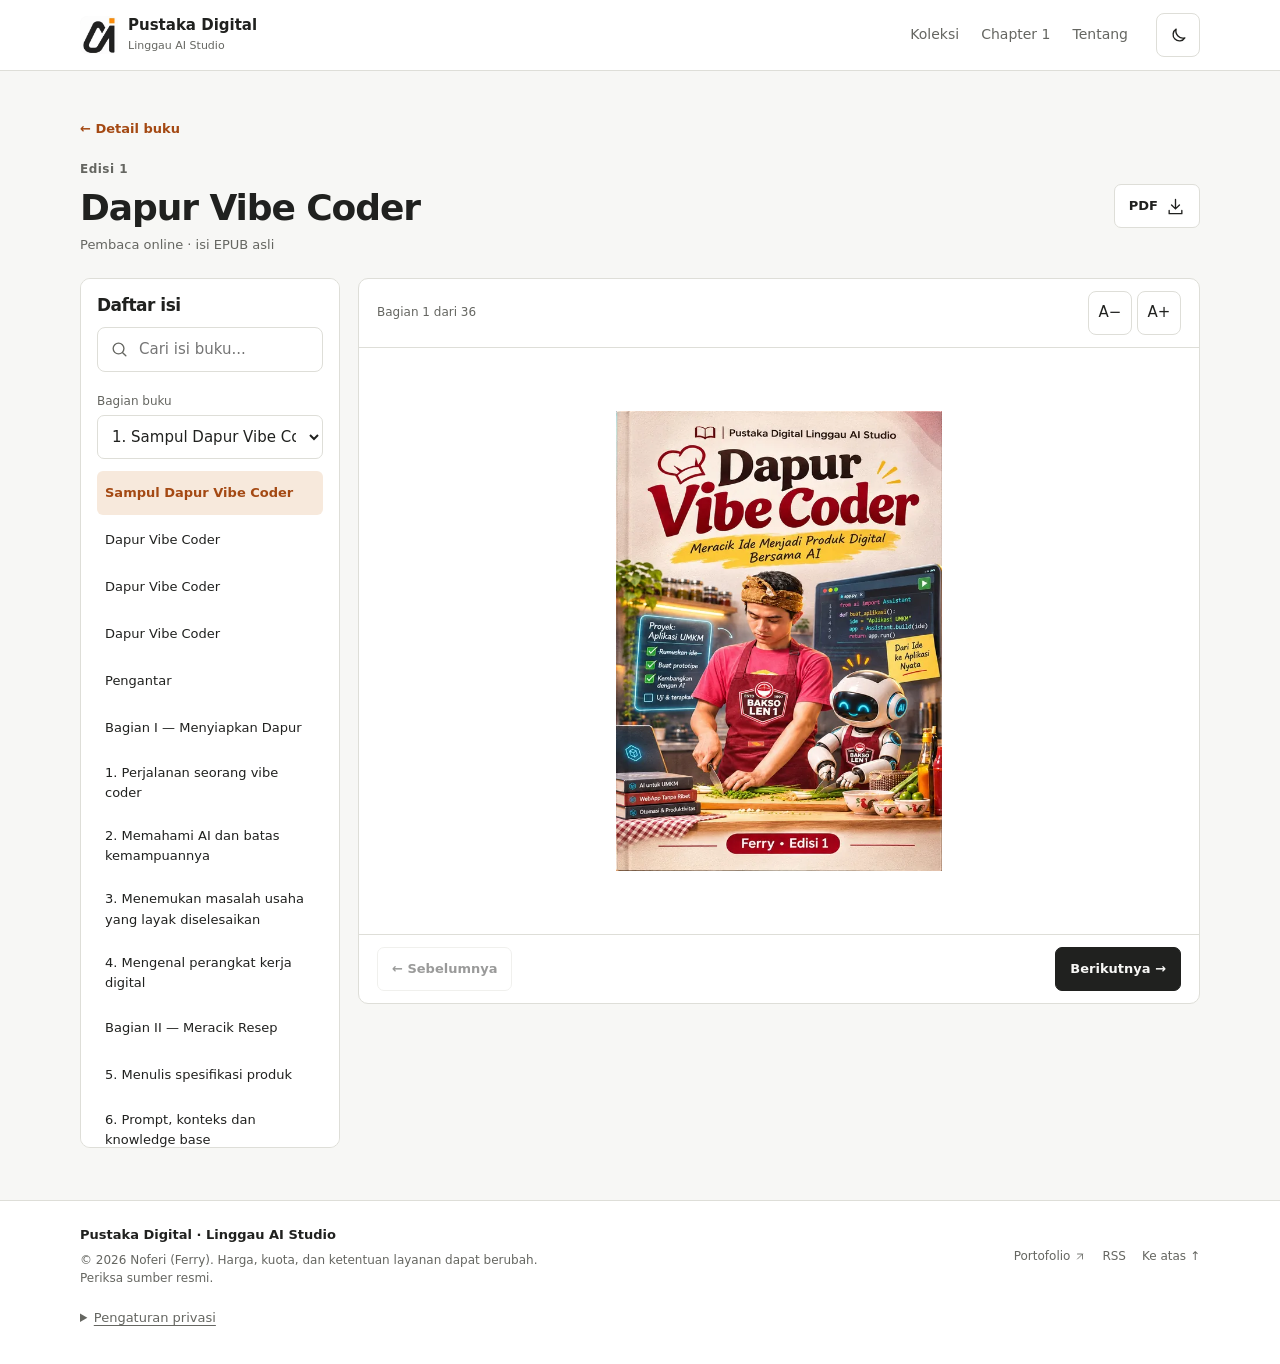
==== commit 1d9c872e: "Unify author identity and add complete detail and EPUB readers for all books" ====
--- a/baca.html
+++ b/baca.html
@@ -1 +1 @@
-<!doctype html><html lang="id"><head><meta charset="utf-8"><meta name="referrer" content="strict-origin"><meta name="viewport" content="width=device-width, initial-scale=1"><meta name="theme-color" content="#F7F7F5"><meta name="description" content="Baca Dapur Vibe Coder langsung di browser. Jelajahi 36 bagian tentang belajar membangun aplikasi dengan AI, GitHub, API, database, dan keamanan."><meta property="og:type" content="website"><meta property="og:title" content="Baca Dapur Vibe Coder Online | Gratis"><meta property="og:description" content="Baca Dapur Vibe Coder langsung di browser. Jelajahi 36 bagian tentang belajar membangun aplikasi dengan AI, GitHub, API, database, dan keamanan."><meta property="og:image" content="https://cuan74468-ux.github.io/buku-pintar-vibe-coder/Dapur_Vibe_Coder_Mockup.jpg"><meta property="og:url" content="https://cuan74468-ux.github.io/buku-pintar-vibe-coder/baca.html"><meta name="color-scheme" content="light dark"><title>Baca Dapur Vibe Coder Online | Gratis</title><link rel="canonical" href="https://cuan74468-ux.github.io/buku-pintar-vibe-coder/baca.html"><link rel="alternate" type="application/rss+xml" title="Rilis eBook Linggau AI Studio" href="feed.xml"><link rel="icon" href="assets/web/linggau-ai-logo.webp" type="image/webp" sizes="128x128"><link rel="stylesheet" href="css/site.css?v=20261128-studio-logo"><script defer src="js/analytics.js?v=20261128-privacy-footer"></script><script defer src="js/site.js?v=20261127-dapur"></script><script defer src="js/reader.js?v=20261128-web"></script><meta property="og:locale" content="id_ID"><meta property="og:site_name" content="Pustaka Digital Linggau AI Studio"><meta property="og:image:alt" content="Sampul Dapur Vibe Coder Edisi 1"><meta name="twitter:card" content="summary_large_image"><meta name="twitter:title" content="Baca Dapur Vibe Coder Online | Gratis"><meta name="twitter:description" content="Baca Dapur Vibe Coder langsung di browser. Jelajahi 36 bagian tentang belajar membangun aplikasi dengan AI, GitHub, API, database, dan keamanan."><meta name="twitter:image" content="https://cuan74468-ux.github.io/buku-pintar-vibe-coder/Dapur_Vibe_Coder_Mockup.jpg"><meta name="twitter:image:alt" content="Sampul Dapur Vibe Coder Edisi 1"></head><body class="reader-page"><a class="skip-link" href="#main">Lewati navigasi</a><div class="scroll-track" aria-hidden="true"><span id="scrollProgress"></span></div><header class="site-header" id="atas"><div class="container header-inner"><a class="logo" href="./"><span class="logo-icon"><img src="assets/web/linggau-ai-logo.webp" alt="" width="38" height="38"></span><span><strong>Pustaka Digital</strong><small>Linggau AI Studio</small></span></a><nav class="main-nav" aria-label="Navigasi utama"><a  href="./">Koleksi</a><a href="./#chapter-1">Chapter 1</a><a href="./#tentang">Tentang</a></nav><button id="themeToggle" class="theme-toggle" type="button" aria-label="Gunakan tema gelap" aria-pressed="false"><span class="icon-moon"><svg viewBox="0 0 24 24" fill="none" stroke="currentColor" stroke-width="1.7" stroke-linecap="round" stroke-linejoin="round" aria-hidden="true"><path d="M20 15A9 9 0 0 1 9 4a8 8 0 1 0 11 11z"/></svg></span><span class="icon-sun"><svg viewBox="0 0 24 24" fill="none" stroke="currentColor" stroke-width="1.7" stroke-linecap="round" stroke-linejoin="round" aria-hidden="true"><circle cx="12" cy="12" r="4"/><path d="M12 2v2m0 16v2M2 12h2m16 0h2m-3-7-1 1M6 18l-1 1M5 5l1 1m12 12 1 1"/></svg></span></button></div></header><main class="container main" id="main"><a class="back-link" href="buku-pintar-vibe-coder-edisi-1.html">← Detail buku</a><div class="reader-heading"><div><span class="eyebrow">Edisi 1</span><h1>Dapur Vibe Coder</h1><p class="muted">Pembaca online · isi EPUB asli</p></div><a class="button secondary" href="https://github.com/cuan74468-ux/buku-pintar-vibe-coder/releases/download/dapur-vibe-coder/Dapur_Vibe_Coder.pdf" download>PDF <svg viewBox="0 0 24 24" fill="none" stroke="currentColor" stroke-width="1.7" stroke-linecap="round" stroke-linejoin="round" aria-hidden="true"><path d="M12 3v12m-5-5 5 5 5-5M4 17v4h16v-4"/></svg></a></div><div class="reader-layout"><aside class="reader-sidebar"><h2>Daftar isi</h2><label class="catalog-search"><svg viewBox="0 0 24 24" fill="none" stroke="currentColor" stroke-width="1.7" stroke-linecap="round" stroke-linejoin="round" aria-hidden="true"><circle cx="10.8" cy="10.8" r="6.8"/><path d="m16 16 4 4"/></svg><span class="visually-hidden">Cari isi buku</span><input type="search" id="readerSearch" placeholder="Cari isi buku..." disabled></label><div id="searchResults" aria-live="polite"></div><label class="select-label" for="chapterSelect">Bagian buku</label><select id="chapterSelect" disabled><option>Memuat buku…</option></select><nav id="readerToc" aria-label="Daftar isi buku"></nav></aside><section class="reading-panel" aria-label="Isi buku"><div class="reader-tools"><span id="readerPosition" role="status">Memuat buku…</span><div><button id="fontMinus" class="small-button" aria-label="A− Perkecil teks">A−</button><button id="fontPlus" class="small-button" aria-label="A+ Perbesar teks">A+</button></div></div><article id="readerContent" class="reading-content" aria-busy="true"><p>Memuat isi EPUB asli. Jika pembaca tidak tersedia, <a href="Dapur_Vibe_Coder.pdf">buka PDF</a> atau <a href="https://github.com/cuan74468-ux/buku-pintar-vibe-coder/releases/download/dapur-vibe-coder/Dapur_Vibe_Coder.epub" download>unduh EPUB</a>.</p></article><div class="reader-pagination"><button id="prevChapter" class="button secondary" disabled>← Sebelumnya</button><button id="nextChapter" class="button primary" disabled>Berikutnya →</button></div></section></div></main><footer class="site-footer"><div class="container footer-inner"><div><strong>Pustaka Digital · Linggau AI Studio</strong><p>© 2026 Ferry. Harga, kuota, dan ketentuan layanan dapat berubah. Periksa sumber resmi.</p></div><nav aria-label="Tautan ekosistem"><a href="https://cuan74468-ux.github.io/">Portofolio <svg viewBox="0 0 24 24" fill="none" stroke="currentColor" stroke-width="1.7" stroke-linecap="round" stroke-linejoin="round" aria-hidden="true"><path d="M7 17 17 7M7 7h10v10"/></svg></a><a href="feed.xml">RSS</a><a href="#atas">Ke atas ↑</a></nav></div><details id="analyticsPreferences" class="container"><summary>Pengaturan privasi</summary><p>Google Analytics bersifat opsional. Jika diizinkan, Google dapat menggunakan cookie dan informasi perangkat untuk memahami penggunaan pustaka. Akses buku tetap gratis tanpa analitik. <a href="https://policies.google.com/privacy" rel="noopener noreferrer" target="_blank">Kebijakan privasi Google</a>.</p><p id="analyticsStatus" aria-live="polite">Analitik tidak aktif.</p><button type="button" class="button secondary" id="analyticsAccept">Izinkan analitik</button> <button type="button" class="button secondary" id="analyticsReject">Tolak analitik</button></details></footer><noscript><div class="container"><a href="Dapur_Vibe_Coder.pdf">Baca PDF tanpa JavaScript</a></div></noscript></body></html>+<!doctype html><html lang="id"><head><meta charset="utf-8"><meta name="referrer" content="strict-origin"><meta name="viewport" content="width=device-width, initial-scale=1"><meta name="theme-color" content="#F7F7F5"><meta name="description" content="Baca Dapur Vibe Coder langsung di browser. Jelajahi 36 bagian tentang belajar membangun aplikasi dengan AI, GitHub, API, database, dan keamanan."><meta property="og:type" content="website"><meta property="og:title" content="Baca Dapur Vibe Coder Online | Gratis"><meta property="og:description" content="Baca Dapur Vibe Coder langsung di browser. Jelajahi 36 bagian tentang belajar membangun aplikasi dengan AI, GitHub, API, database, dan keamanan."><meta property="og:image" content="https://cuan74468-ux.github.io/buku-pintar-vibe-coder/Dapur_Vibe_Coder_Mockup.jpg"><meta property="og:url" content="https://cuan74468-ux.github.io/buku-pintar-vibe-coder/baca.html"><meta name="color-scheme" content="light dark"><title>Baca Dapur Vibe Coder Online | Gratis</title><link rel="canonical" href="https://cuan74468-ux.github.io/buku-pintar-vibe-coder/baca.html"><link rel="alternate" type="application/rss+xml" title="Rilis eBook Linggau AI Studio" href="feed.xml"><link rel="icon" href="assets/web/linggau-ai-logo.webp" type="image/webp" sizes="128x128"><link rel="stylesheet" href="css/site.css?v=20261128-studio-logo"><script defer src="js/analytics.js?v=20261128-privacy-footer"></script><script defer src="js/site.js?v=20261127-dapur"></script><script defer src="js/reader.js?v=20261128-multibook"></script><meta property="og:locale" content="id_ID"><meta property="og:site_name" content="Pustaka Digital Linggau AI Studio"><meta property="og:image:alt" content="Sampul Dapur Vibe Coder Edisi 1"><meta name="twitter:card" content="summary_large_image"><meta name="twitter:title" content="Baca Dapur Vibe Coder Online | Gratis"><meta name="twitter:description" content="Baca Dapur Vibe Coder langsung di browser. Jelajahi 36 bagian tentang belajar membangun aplikasi dengan AI, GitHub, API, database, dan keamanan."><meta name="twitter:image" content="https://cuan74468-ux.github.io/buku-pintar-vibe-coder/Dapur_Vibe_Coder_Mockup.jpg"><meta name="twitter:image:alt" content="Sampul Dapur Vibe Coder Edisi 1"></head><body class="reader-page"><a class="skip-link" href="#main">Lewati navigasi</a><div class="scroll-track" aria-hidden="true"><span id="scrollProgress"></span></div><header class="site-header" id="atas"><div class="container header-inner"><a class="logo" href="./"><span class="logo-icon"><img src="assets/web/linggau-ai-logo.webp" alt="" width="38" height="38"></span><span><strong>Pustaka Digital</strong><small>Linggau AI Studio</small></span></a><nav class="main-nav" aria-label="Navigasi utama"><a  href="./">Koleksi</a><a href="./#chapter-1">Chapter 1</a><a href="./#tentang">Tentang</a></nav><button id="themeToggle" class="theme-toggle" type="button" aria-label="Gunakan tema gelap" aria-pressed="false"><span class="icon-moon"><svg viewBox="0 0 24 24" fill="none" stroke="currentColor" stroke-width="1.7" stroke-linecap="round" stroke-linejoin="round" aria-hidden="true"><path d="M20 15A9 9 0 0 1 9 4a8 8 0 1 0 11 11z"/></svg></span><span class="icon-sun"><svg viewBox="0 0 24 24" fill="none" stroke="currentColor" stroke-width="1.7" stroke-linecap="round" stroke-linejoin="round" aria-hidden="true"><circle cx="12" cy="12" r="4"/><path d="M12 2v2m0 16v2M2 12h2m16 0h2m-3-7-1 1M6 18l-1 1M5 5l1 1m12 12 1 1"/></svg></span></button></div></header><main class="container main" id="main"><a class="back-link" href="buku-pintar-vibe-coder-edisi-1.html">← Detail buku</a><div class="reader-heading"><div><span class="eyebrow">Edisi 1</span><h1>Dapur Vibe Coder</h1><p class="muted">Pembaca online · isi EPUB asli</p></div><a class="button secondary" href="https://github.com/cuan74468-ux/buku-pintar-vibe-coder/releases/download/dapur-vibe-coder/Dapur_Vibe_Coder.pdf" download>PDF <svg viewBox="0 0 24 24" fill="none" stroke="currentColor" stroke-width="1.7" stroke-linecap="round" stroke-linejoin="round" aria-hidden="true"><path d="M12 3v12m-5-5 5 5 5-5M4 17v4h16v-4"/></svg></a></div><div class="reader-layout"><aside class="reader-sidebar"><h2>Daftar isi</h2><label class="catalog-search"><svg viewBox="0 0 24 24" fill="none" stroke="currentColor" stroke-width="1.7" stroke-linecap="round" stroke-linejoin="round" aria-hidden="true"><circle cx="10.8" cy="10.8" r="6.8"/><path d="m16 16 4 4"/></svg><span class="visually-hidden">Cari isi buku</span><input type="search" id="readerSearch" placeholder="Cari isi buku..." disabled></label><div id="searchResults" aria-live="polite"></div><label class="select-label" for="chapterSelect">Bagian buku</label><select id="chapterSelect" disabled><option>Memuat buku…</option></select><nav id="readerToc" aria-label="Daftar isi buku"></nav></aside><section class="reading-panel" aria-label="Isi buku"><div class="reader-tools"><span id="readerPosition" role="status">Memuat buku…</span><div><button id="fontMinus" class="small-button" aria-label="A− Perkecil teks">A−</button><button id="fontPlus" class="small-button" aria-label="A+ Perbesar teks">A+</button></div></div><article id="readerContent" class="reading-content" aria-busy="true"><p>Memuat isi EPUB asli. Jika pembaca tidak tersedia, <a href="Dapur_Vibe_Coder.pdf">buka PDF</a> atau <a href="https://github.com/cuan74468-ux/buku-pintar-vibe-coder/releases/download/dapur-vibe-coder/Dapur_Vibe_Coder.epub" download>unduh EPUB</a>.</p></article><div class="reader-pagination"><button id="prevChapter" class="button secondary" disabled>← Sebelumnya</button><button id="nextChapter" class="button primary" disabled>Berikutnya →</button></div></section></div></main><footer class="site-footer"><div class="container footer-inner"><div><strong>Pustaka Digital · Linggau AI Studio</strong><p>© 2026 Noferi (Ferry). Harga, kuota, dan ketentuan layanan dapat berubah. Periksa sumber resmi.</p></div><nav aria-label="Tautan ekosistem"><a href="https://cuan74468-ux.github.io/">Portofolio <svg viewBox="0 0 24 24" fill="none" stroke="currentColor" stroke-width="1.7" stroke-linecap="round" stroke-linejoin="round" aria-hidden="true"><path d="M7 17 17 7M7 7h10v10"/></svg></a><a href="feed.xml">RSS</a><a href="#atas">Ke atas ↑</a></nav></div><details id="analyticsPreferences" class="container"><summary>Pengaturan privasi</summary><p>Google Analytics bersifat opsional. Jika diizinkan, Google dapat menggunakan cookie dan informasi perangkat untuk memahami penggunaan pustaka. Akses buku tetap gratis tanpa analitik. <a href="https://policies.google.com/privacy" rel="noopener noreferrer" target="_blank">Kebijakan privasi Google</a>.</p><p id="analyticsStatus" aria-live="polite">Analitik tidak aktif.</p><button type="button" class="button secondary" id="analyticsAccept">Izinkan analitik</button> <button type="button" class="button secondary" id="analyticsReject">Tolak analitik</button></details></footer><noscript><div class="container"><a href="Dapur_Vibe_Coder.pdf">Baca PDF tanpa JavaScript</a></div></noscript></body></html>
